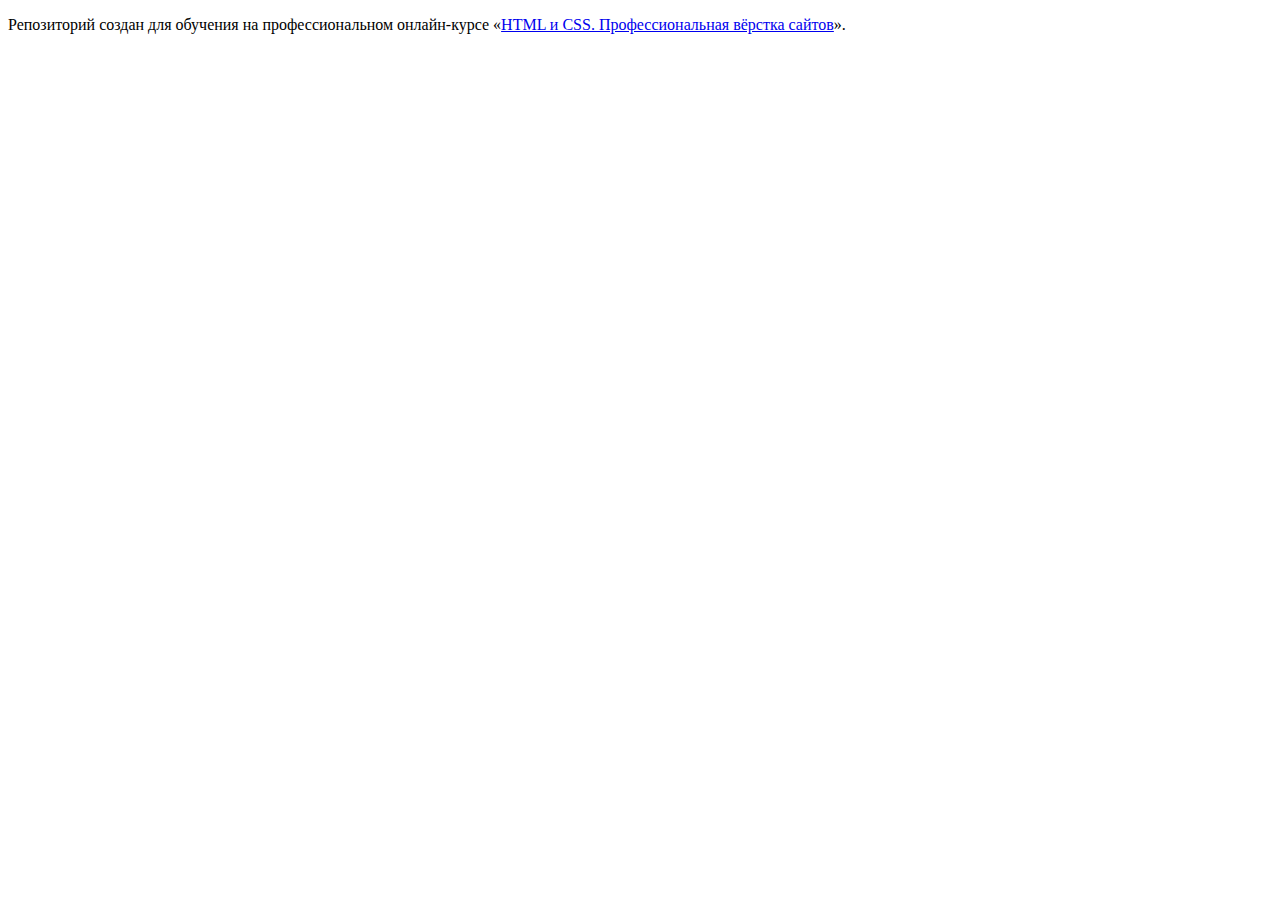
==== index.html @ 242ef526 ":hatching_chick:" ====
<!DOCTYPE html>
<html lang="ru">
  <head>
    <meta charset="utf-8">
    <title>HTML Academy: Девайс</title>
  </head>
  <body>

    <p>Репозиторий создан для обучения на профессиональном онлайн‑курсе «<a href="https://htmlacademy.ru/intensive/htmlcss">HTML и CSS. Профессиональная вёрстка сайтов</a>».</p>

  </body>
</html>
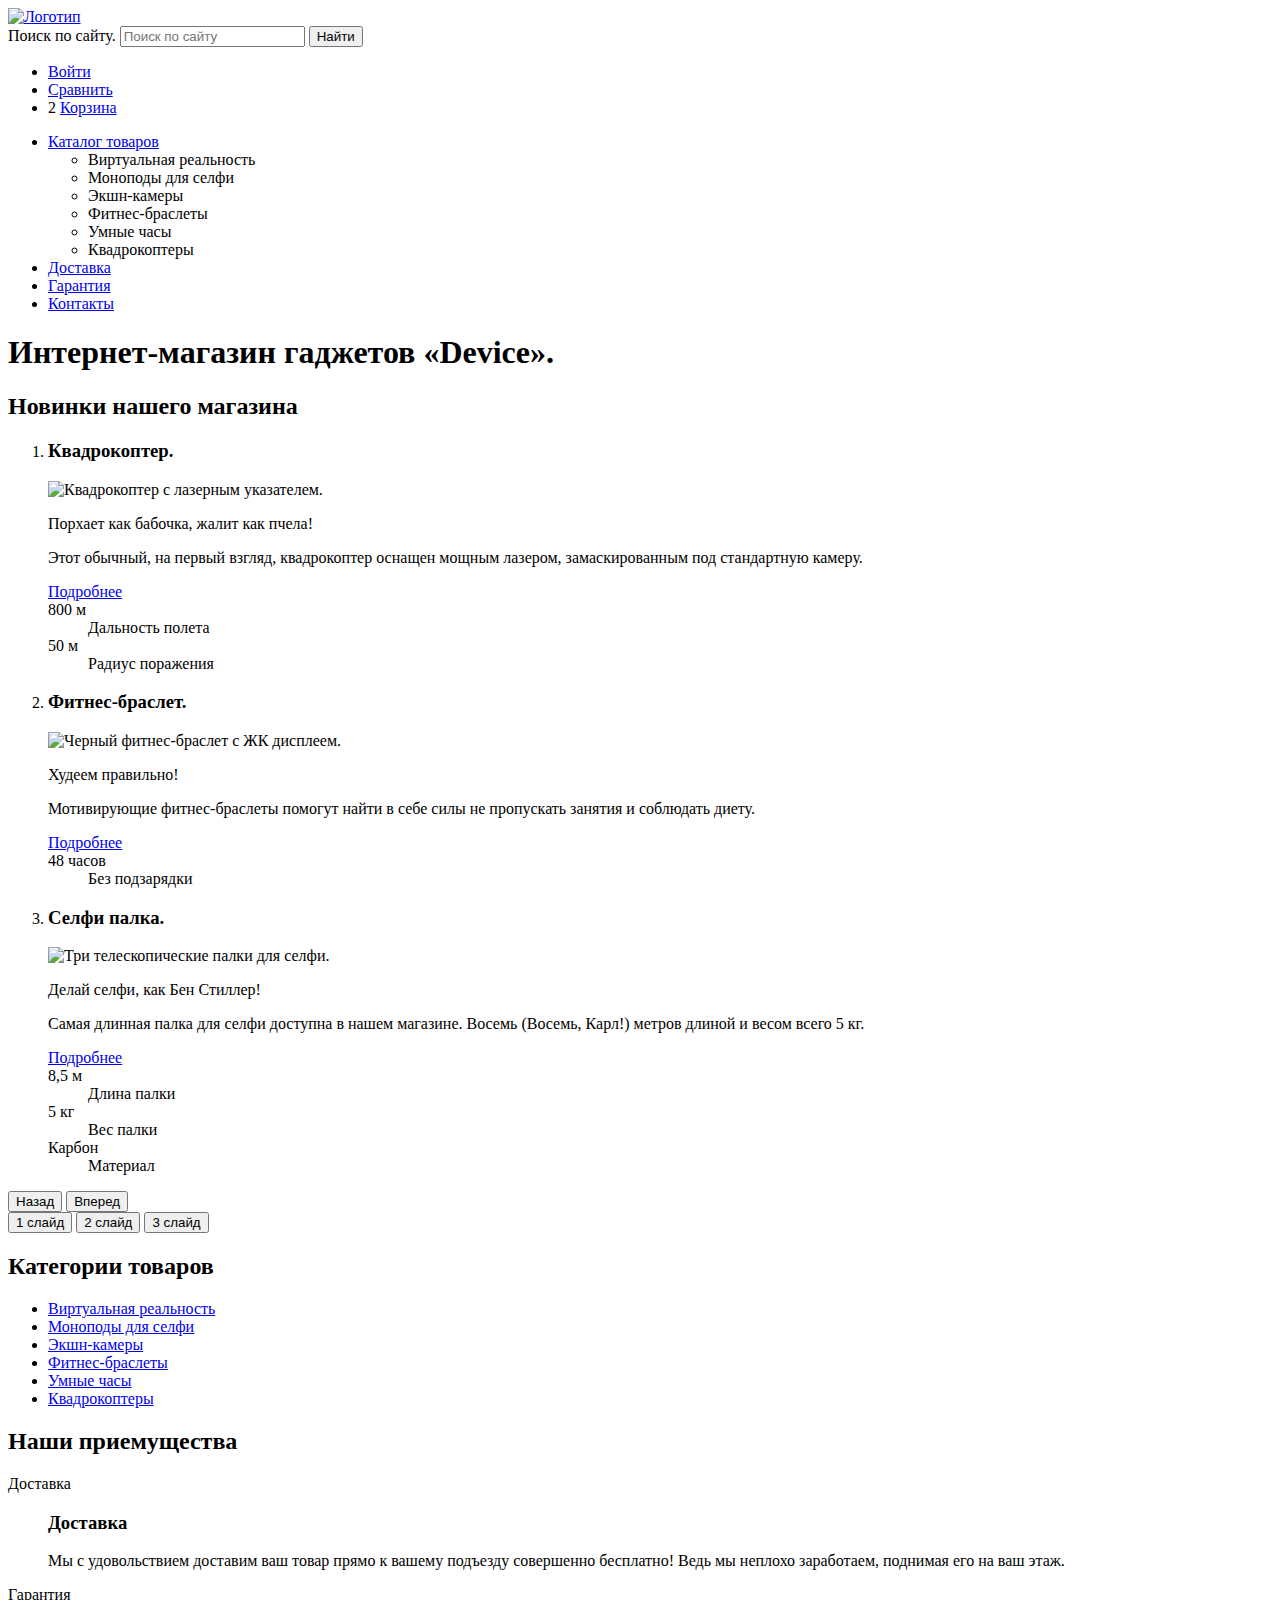
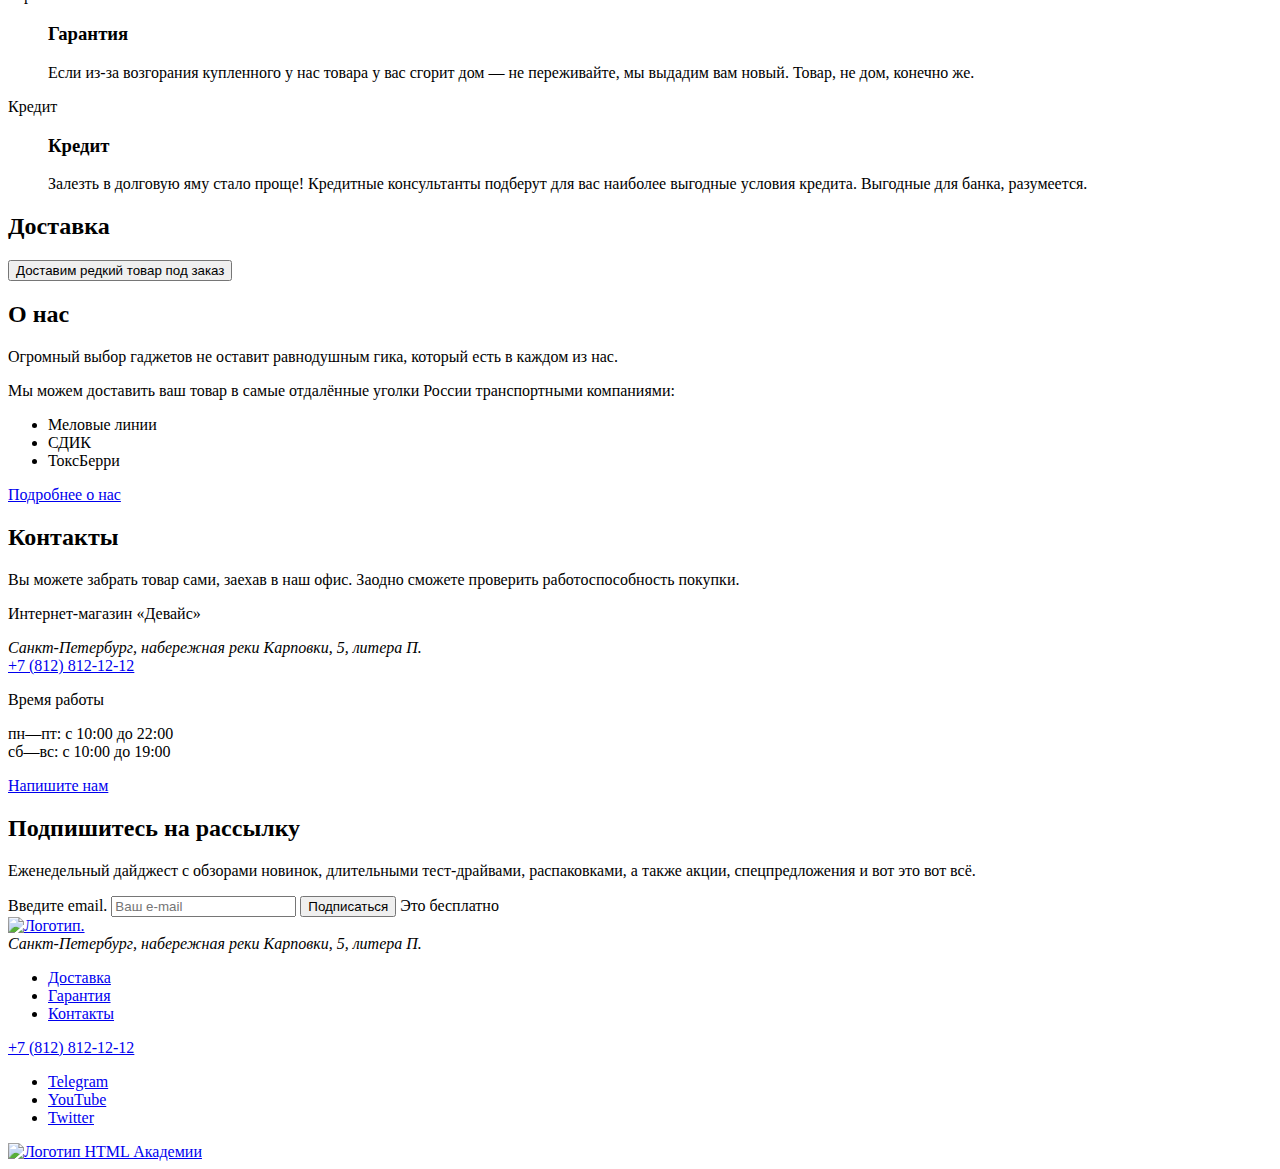
==== commit d07fd282: "Размечена страница index.html" ====
--- a/index.html
+++ b/index.html
@@ -1,12 +1,236 @@
-<!DOCTYPE html>
+<!doctype html>
 <html lang="ru">
-  <head>
-    <meta charset="utf-8">
-    <title>HTML Academy: Девайс</title>
-  </head>
-  <body>
-
-    <p>Репозиторий создан для обучения на профессиональном онлайн‑курсе «<a href="https://htmlacademy.ru/intensive/htmlcss">HTML и CSS. Профессиональная вёрстка сайтов</a>».</p>
-
-  </body>
+<head>
+  <meta charset="UTF-8">
+  <meta name="viewport"
+        content="width=device-width, user-scalable=no, initial-scale=1.0, maximum-scale=1.0, minimum-scale=1.0">
+  <meta http-equiv="X-UA-Compatible" content="ie=edge">
+  <link rel="stylesheet" href="css/styles.css">
+  <title>Интернет-магазин гаджетов &laquo;Device&raquo;</title>
+</head>
+<body class="page">
+  <header class="header">
+    <nav class="main-nav">
+      <a class="logo" href="index.html">
+        <img class="logo__img" src="" alt="Логотип" width="145" height="36">
+      </a>
+      <form class="search" action="https://echo.htmlacademy.ru/courses" method="post">
+        <label class="visually-hidden" for="search">Поиск по сайту.</label>
+        <input class="search__input" id="search" type="search" placeholder="Поиск по сайту">
+        <button class="search__button" type="submit">Найти</button>
+      </form>
+      <ul class="user-nav">
+        <li class="user-nav__item">
+          <a class="user-nav__link" href="#">Войти</a>
+        </li>
+        <li class="user-nav__item">
+          <a class="user-nav__link" href="#">Сравнить</a>
+        </li>
+        <li class="user-nav__item">
+          <span class="user-nav__count">2</span>
+          <a class="user-nav__link" href="#">Корзина</a>
+        </li>
+      </ul>
+      <ul class="site-nav">
+        <li class="site-nav__item">
+          <a class="site-nav__link" href="#">Каталог товаров</a>
+          <ul class="submenu">
+            <li class="submenu__item">
+              <a class="submenu__link">Виртуальная реальность</a>
+            </li>
+            <li class="submenu__item">
+              <a class="submenu__link">Моноподы для cелфи</a>
+            </li>
+            <li class="submenu__item">
+              <a class="submenu__link">Экшн-камеры</a>
+            </li>
+            <li class="submenu__item">
+              <a class="submenu__link">Фитнес-браслеты</a>
+            </li>
+            <li class="submenu__item">
+              <a class="submenu__link">Умные часы</a>
+            </li>
+            <li class="submenu__item">
+              <a class="submenu__link">Квадрокоптеры</a>
+            </li>
+          </ul>
+        </li>
+        <li class="site-nav__item">
+          <a class="site-nav__link" href="#">Доставка</a>
+        </li>
+        <li class="site-nav__item">
+          <a class="site-nav__link" href="#">Гарантия</a>
+        </li>
+        <li class="site-nav__item">
+          <a class="site-nav__link" href="#">Контакты</a>
+        </li>
+      </ul>
+    </nav>
+  </header>
+  <main class="main">
+    <h1 class="visually-hidden">Интернет-магазин гаджетов &laquo;Device&raquo;.</h1>
+    <section class="hero">
+      <h2 class="visually-hidden">Новинки нашего магазина</h2>
+      <ol class="slider">
+        <li class="slider__item">
+          <h3 class="visually-hidden">Квадрокоптер.</h3>
+          <img class="slider__img" src="" alt="Квадрокоптер с лазерным указателем.">
+          <p class="slider__title">Порхает как бабочка, жалит как пчела!</p>
+          <p class="slider__description">Этот обычный, на первый взгляд, квадрокоптер оснащен мощным лазером, замаскированным под стандартную камеру.</p>
+          <a class="slider__button button" href="#">Подробнее</a>
+          <dl class="slider__features-list features-list">
+            <dt class="features-list__value">800 м</dt>
+            <dd class="features-list__definition">Дальность полета</dd>
+            <dt class="features-list__value">50 м</dt>
+            <dd class="features-list__definition">Радиус поражения</dd>
+          </dl>
+        </li>
+        <li class="slider__item">
+          <h3 class="visually-hidden">Фитнес-браслет.</h3>
+          <img class="slider__img" src="" alt="Черный фитнес-браслет с ЖК дисплеем.">
+          <p class="slider__title">Худеем правильно!</p>
+          <p class="slider__description">Мотивирующие фитнес-браслеты помогут найти в себе силы не пропускать занятия и соблюдать диету.</p>
+          <a class="slider__button button" href="#">Подробнее</a>
+          <dl class="slider__features-list features-list">
+            <dt class="features-list__value">48 часов</dt>
+            <dd class="features-list__definition">Без подзарядки</dd>
+          </dl>
+        </li>
+        <li class="slider__item">
+          <h3 class="visually-hidden">Селфи палка.</h3>
+          <img class="slider__img" src="" alt="Три телескопические палки для селфи.">
+          <p class="slider__title">Делай селфи, как Бен Стиллер! </p>
+          <p class="slider__description">Самая длинная палка для селфи доступна в нашем магазине. Восемь (Восемь, Карл!) метров длиной и весом всего 5 кг.</p>
+          <a class="slider__button button" href="#">Подробнее</a>
+          <dl class="slider__features-list features-list">
+            <dt class="features-list__value">8,5 м</dt>
+            <dd class="features-list__definition">Длина палки</dd>
+            <dt class="features-list__value">5 кг</dt>
+            <dd class="features-list__definition">Вес палки</dd>
+            <dt class="features-list__value">Карбон</dt>
+            <dd class="features-list__definition">Материал</dd>
+          </dl>
+        </li>
+      </ol>
+      <button class="slider__arrow slider__arrow--back" type="button"><span class="visually-hidden">Назад</span></button>
+      <button class="slider__arrow slider__arrow--forward" type="button"><span class="visually-hidden">Вперед</span></button>
+      <div class="slider__dots dots">
+        <button class="dots__item dots__item--current"><span class="visually-hidden">1 слайд</span></button>
+        <button class="dots__item"><span class="visually-hidden">2 слайд</span></button>
+        <button class="dots__item"><span class="visually-hidden">3 слайд</span></button>
+      </div>
+    </section>
+    <section class="categories">
+      <h2 class="visually-hidden">Категории товаров</h2>
+      <ul class="categories__list">
+        <li class="categories__item">
+          <a class="categories__link" href="#">Виртуальная реальность</a>
+        </li>
+        <li class="categories__item">
+          <a class="categories__link" href="#">Моноподы для селфи</a>
+        </li>
+        <li class="categories__item">
+          <a class="categories__link" href="#">Экшн-камеры</a>
+        </li>
+        <li class="categories__item">
+          <a class="categories__link" href="#">Фитнес-браслеты</a>
+        </li>
+        <li class="categories__item">
+          <a class="categories__link" href="#">Умные часы</a>
+        </li>
+        <li class="categories__item">
+          <a class="categories__link" href="#">Квадрокоптеры</a>
+        </li>
+      </ul>
+    </section>
+    <section class="services">
+      <h2 class="visually-hidden">Наши приемущества</h2>
+      <dl class="services__list">
+        <dt class="services__term">Доставка</dt>
+        <dd class="services__definition">
+          <h3 class="services__title">Доставка</h3>
+          <p class="services__description">Мы с удовольствием доставим ваш товар прямо к вашему подъезду совершенно бесплатно! Ведь мы неплохо заработаем, поднимая его на ваш этаж.</p>
+        </dd>
+        <dt class="services__term">Гарантия</dt>
+        <dd class="services__definition">
+          <h3 class="services__title">Гарантия</h3>
+          <p class="services__description">Если из-за возгорания купленного у нас товара у вас сгорит дом — не переживайте, мы выдадим вам новый. Товар, не дом, конечно же.</p>
+        </dd>
+        <dt class="services__term">Кредит</dt>
+        <dd class="services__definition">
+          <h3 class="services__title">Кредит</h3>
+          <p class="services__description">Залезть в долговую яму стало проще! Кредитные консультанты подберут для вас наиболее выгодные условия кредита. Выгодные для банка, разумеется.</p>
+        </dd>
+      </dl>
+    </section>
+    <section class="delivery">
+      <h2 class="visually-hidden">Доставка</h2>
+      <button class="delivery__button">Доставим редкий товар под заказ</button>
+    </section>
+    <section class="about">
+      <h2 class="about__title">О нас</h2>
+      <p class="about__text">Огромный выбор гаджетов не оставит равнодушным гика, который есть в каждом из нас.</p>
+      <p class="about__text">Мы можем доставить ваш товар в самые отдалённые уголки России транспортными компаниями:</p>
+      <ul class="about__list">
+        <li class="about__item">Меловые линии</li>
+        <li class="about__item">СДИК</li>
+        <li class="about__item">ТоксБерри</li>
+      </ul>
+      <a class="about__button button" href="#">Подробнее о нас</a>
+    </section>
+    <section class="contacts">
+      <h2 class="contacts__title">Контакты</h2>
+      <p class="contacts__text">Вы можете забрать товар сами, заехав в наш офис. Заодно сможете проверить работоспособность покупки.</p>
+      <p class="contacts__subtitle">Интернет-магазин «Девайс»</p>
+      <address class="contacts__text">Санкт-Петербург, набережная реки Карповки, 5, литера П.</address>
+      <a class="contacts__text contacts__text--phone" href="tel:+78128121212">+7 (812) 812-12-12</a>
+      <p class="contacts__subtitle">Время работы</p>
+      <p class="contacts__text">пн—пт: с 10:00 до 22:00<br>сб—вс: с 10:00 до 19:00</p>
+      <a class="contacts__button button" href="mailto:info@device.shop">Напишите нам</a>
+    </section>
+    <section class="subscribe">
+      <h2 class="subscribe__title">Подпишитесь на рассылку</h2>
+      <p class="subscribe__description">Еженедельный дайджест с обзорами новинок, длительными тест-драйвами, распаковками, а также акции, спецпредложения и вот это вот всё.</p>
+      <form class="subscribe__form" action="https://echo.htmlacademy.ru/courses" method="post">
+        <label class="visually-hidden" for="subscriber-email">Введите email.</label>
+        <input class="subscribe__input" id="subscriber-email" type="email" placeholder="Ваш e-mail" required>
+        <button class="subscribe__button" type="submit">Подписаться</button>
+        <span class="subscribe__caption">Это бесплатно</span>
+      </form>
+    </section>
+  </main>
+  <footer class="footer">
+    <a class="logo" href="index.html">
+      <img class="logo__img logo__img--footer" src="" alt="Логотип.">
+    </a>
+    <address class="footer__address">Санкт-Петербург, набережная реки Карповки, 5, литера П.</address>
+    <ul class="footer-nav">
+      <li class="footer-nav__item">
+        <a class="footer-nav__link" href="#">Доставка</a>
+      </li>
+      <li class="footer-nav__item">
+        <a class="footer-nav__link" href="#">Гарантия</a>
+      </li>
+      <li class="footer-nav__item">
+        <a class="footer-nav__link" href="#">Контакты</a>
+      </li>
+    </ul>
+    <a class="footer__phone" href="tel:+78128121212">+7 (812) 812-12-12</a>
+    <span class="separator"></span>
+    <ul class="social">
+      <li class="social__item">
+        <a class="social__link" href="https://t.me/htmlacademy" target="_blank"><span class="visually-hidden">Telegram</span></a>
+      </li>
+      <li class="social__item">
+        <a class="social__link" href="https://www.youtube.com/user/htmlacademyru" target="_blank"><span class="visually-hidden">YouTube</span></a>
+      </li>
+      <li class="social__item">
+        <a class="social__link" href="https://twitter.com/htmlacademy_ru" target="_blank"><span class="visually-hidden">Twitter</span></a>
+      </li>
+    </ul>
+    <a class="copyright" href="https://htmlacademy.ru/" target="_blank">
+      <img class="copyright__img" src="" alt="Логотип HTML Академии">
+    </a>
+  </footer>
+</body>
 </html>
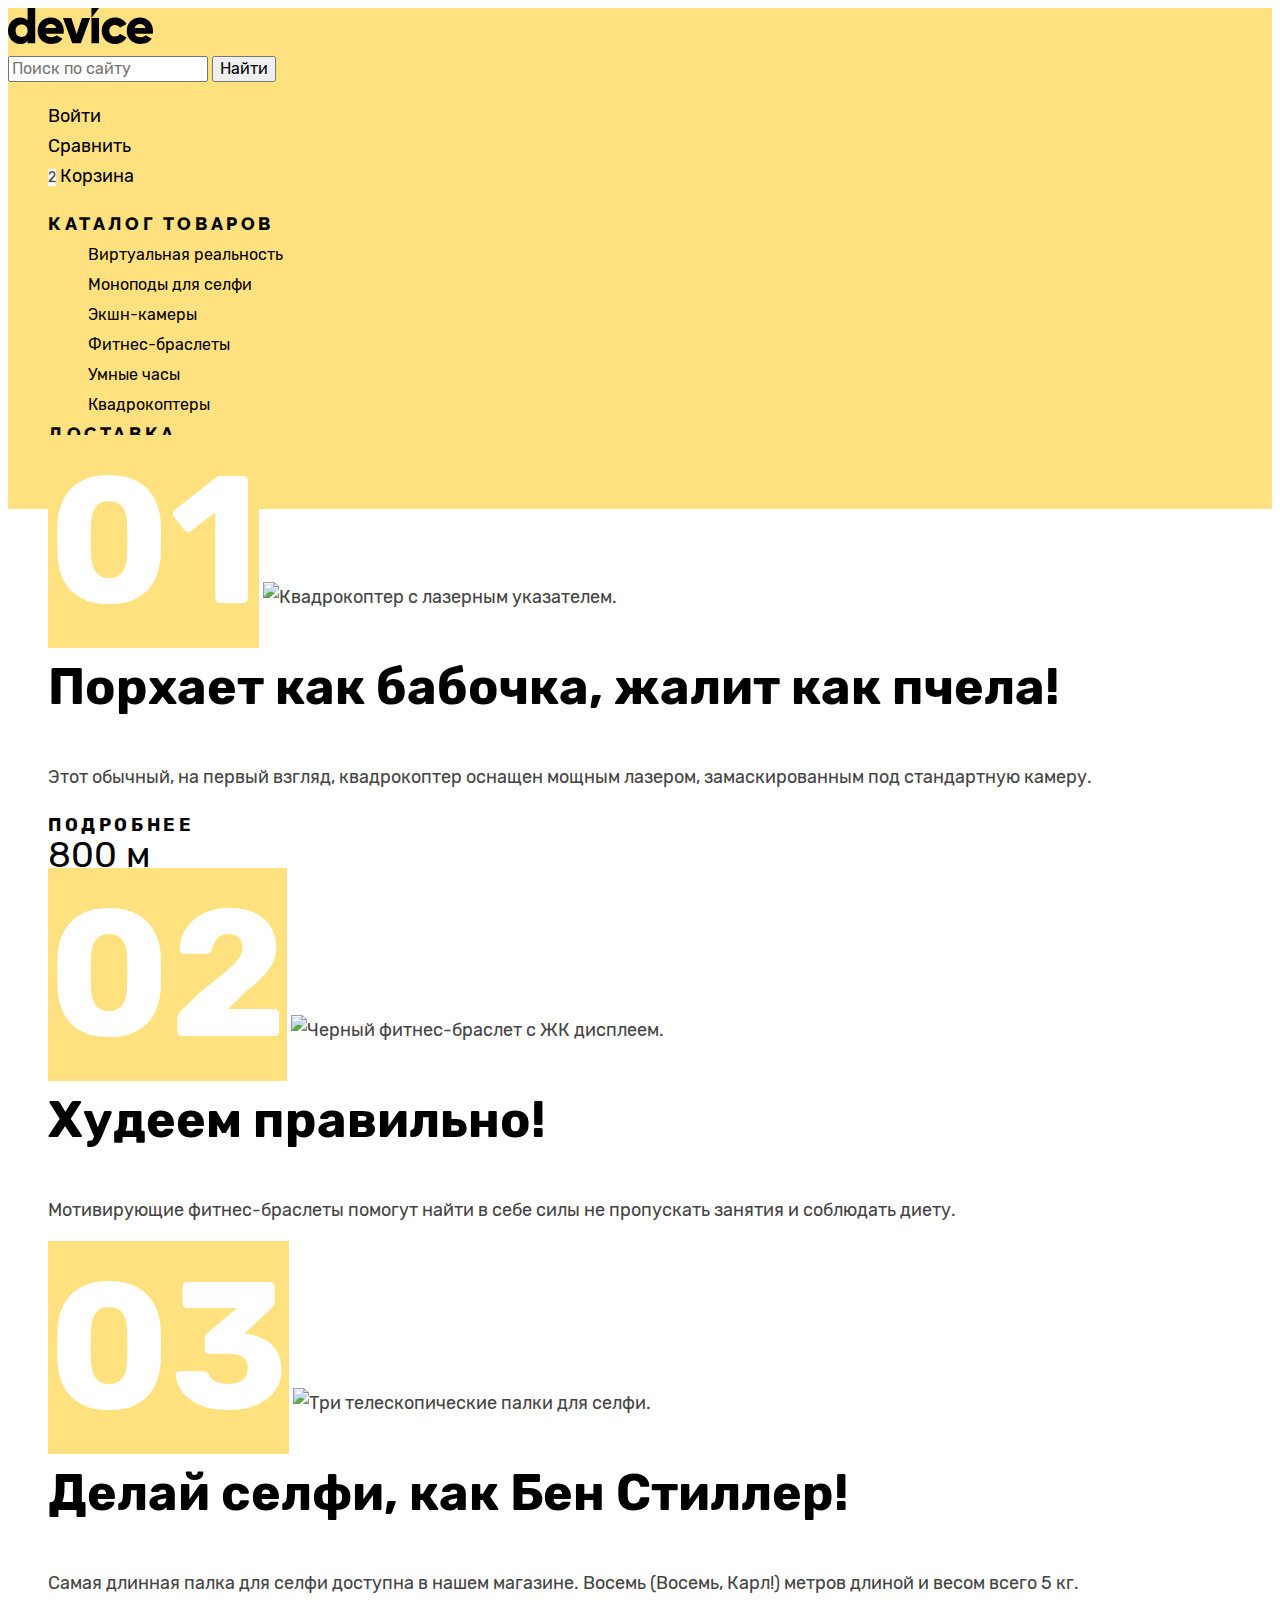
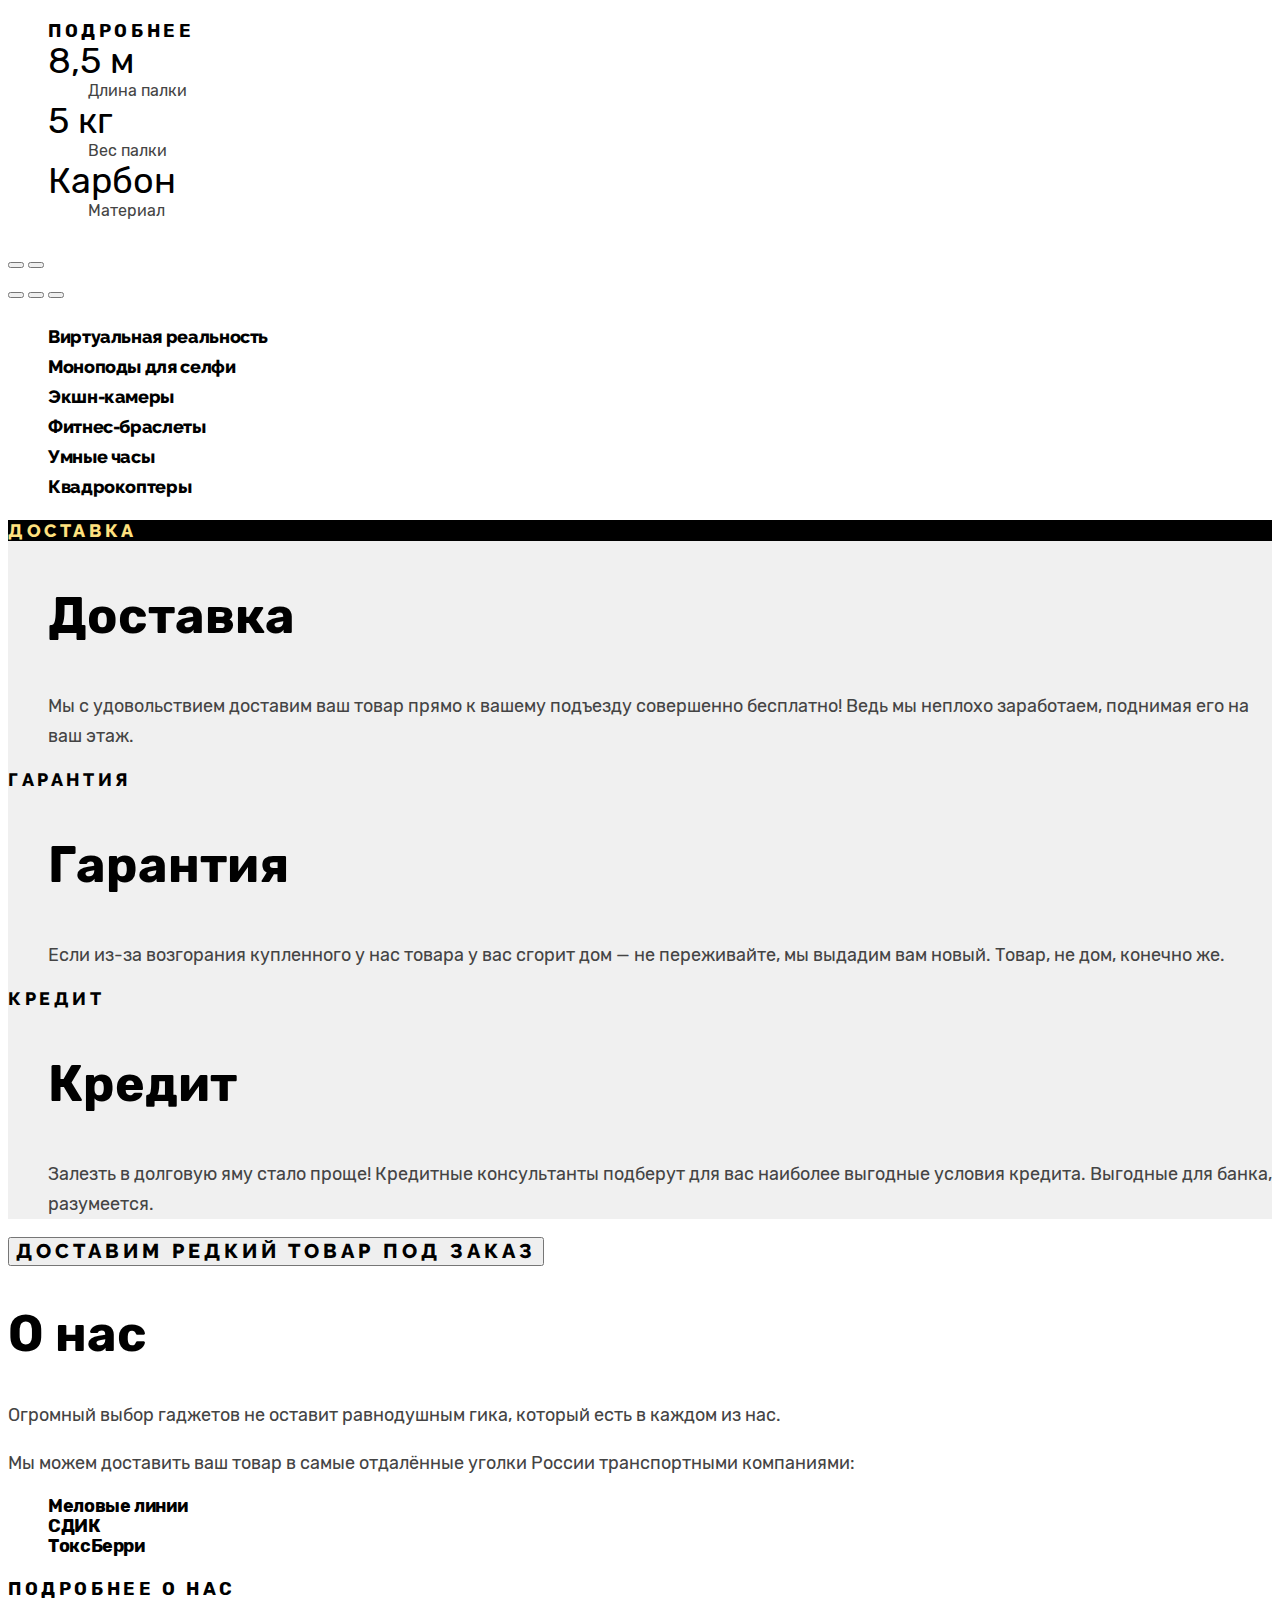
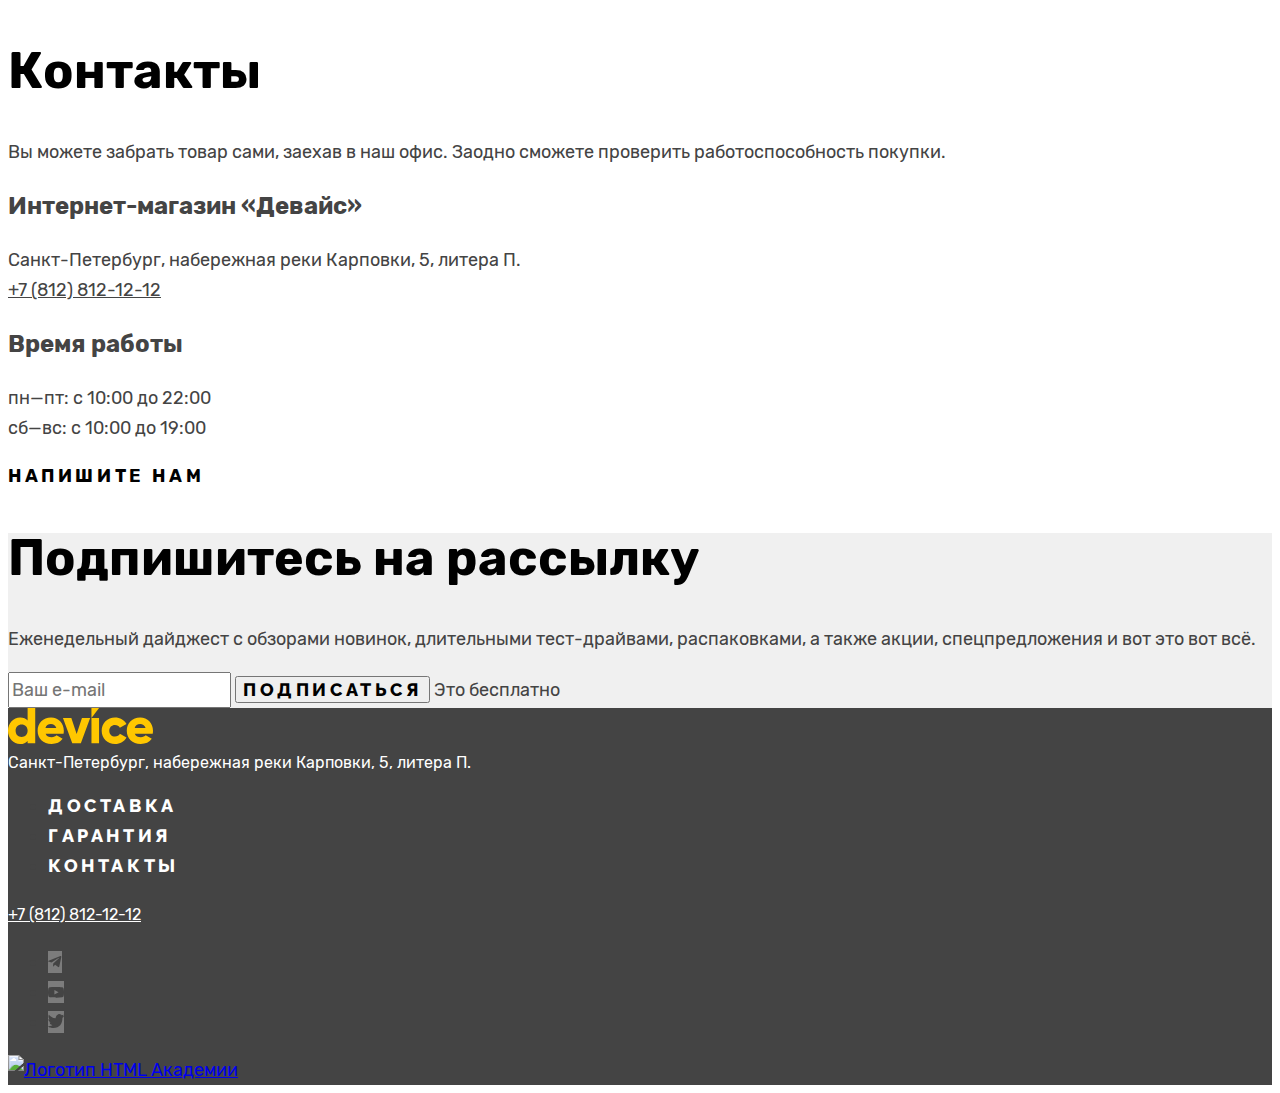
==== commit 56c9ee8d: "Сделана базовая стилизация" ====
--- a/index.html
+++ b/index.html
@@ -2,8 +2,7 @@
 <html lang="ru">
 <head>
   <meta charset="UTF-8">
-  <meta name="viewport"
-        content="width=device-width, user-scalable=no, initial-scale=1.0, maximum-scale=1.0, minimum-scale=1.0">
+  <meta name="viewport" content="width=device-width, initial-scale=1">
   <meta http-equiv="X-UA-Compatible" content="ie=edge">
   <link rel="stylesheet" href="css/styles.css">
   <title>Интернет-магазин гаджетов &laquo;Device&raquo;</title>
@@ -12,7 +11,10 @@
   <header class="header">
     <nav class="main-nav">
       <a class="logo" href="index.html">
-        <img class="logo__img" src="" alt="Логотип" width="145" height="36">
+        <svg class="logo__img" role="img" width="145" height="36" viewBox="0 0 145 36" fill="#000000" xmlns="http://www.w3.org/2000/svg" aria-label="Логотип.">
+          <path d="M27.22 0v35.3h-7.6v-2.4c-1.7 1.9-4.1 3.1-7.51 3.1C5.5 36 0 30.2 0 22.7 0 15.2 5.5 9.4 12.1 9.4c3.41 0 5.91 1.2 7.51 3.1V0h7.6Zm-7.6 22.7c0-3.8-2.5-6.2-6.01-6.2-3.5 0-6 2.4-6 6.2 0 3.8 2.5 6.2 6 6.2 3.5-.1 6-2.4 6-6.2ZM43.73 29.2c2.1 0 3.8-.8 4.8-1.9l6.1 3.5c-2.5 3.4-6.2 5.2-11 5.2-8.6 0-14.01-5.8-14.01-13.3 0-7.5 5.4-13.3 13.4-13.3 7.41 0 12.82 5.7 12.82 13.3 0 1.1-.1 2.1-.3 3H37.63c1 2.6 3.3 3.5 6.1 3.5Zm4.6-9.1c-.8-2.9-3.1-4-5.4-4-2.9 0-4.8 1.4-5.5 4h10.9ZM82.16 10.1l-9.31 25.2h-8.6l-9.31-25.2h8.4l5.3 16 5.31-16h8.2ZM83.46 10.1h7.6v25.2h-7.6V10.1ZM93.67 22.7c0-7.5 5.7-13.3 13.4-13.3 4.9 0 9.21 2.6 11.41 6.5l-6.6 3.8c-.9-1.8-2.7-2.8-4.9-2.8-3.3 0-5.71 2.4-5.71 5.8 0 3.5 2.4 5.8 5.7 5.8 2.2 0 4.1-1.1 4.9-2.8l6.61 3.8c-2.1 3.9-6.4 6.5-11.4 6.5-7.71 0-13.41-5.8-13.41-13.3ZM132.9 29.2c2.1 0 3.8-.8 4.8-1.9l6.1 3.5c-2.5 3.4-6.2 5.2-11 5.2-8.61 0-14.02-5.8-14.02-13.3 0-7.5 5.5-13.3 13.41-13.3 7.4 0 12.81 5.7 12.81 13.3 0 1.1-.1 2.1-.3 3h-17.91c1 2.6 3.3 3.5 6.1 3.5Zm4.7-9.1c-.8-2.9-3.1-4-5.4-4-2.91 0-4.81 1.4-5.51 4h10.9Z" fill="#000"/>
+          <path d="M83.46 0v10.1L91.06 0h-7.6Z"/>
+        </svg>
       </a>
       <form class="search" action="https://echo.htmlacademy.ru/courses" method="post">
         <label class="visually-hidden" for="search">Поиск по сайту.</label>
@@ -33,25 +35,25 @@
       </ul>
       <ul class="site-nav">
         <li class="site-nav__item">
-          <a class="site-nav__link" href="#">Каталог товаров</a>
+          <a class="site-nav__link" href="catalog.html">Каталог товаров</a>
           <ul class="submenu">
             <li class="submenu__item">
-              <a class="submenu__link">Виртуальная реальность</a>
-            </li>
-            <li class="submenu__item">
-              <a class="submenu__link">Моноподы для cелфи</a>
-            </li>
-            <li class="submenu__item">
-              <a class="submenu__link">Экшн-камеры</a>
-            </li>
-            <li class="submenu__item">
-              <a class="submenu__link">Фитнес-браслеты</a>
-            </li>
-            <li class="submenu__item">
-              <a class="submenu__link">Умные часы</a>
-            </li>
-            <li class="submenu__item">
-              <a class="submenu__link">Квадрокоптеры</a>
+              <a class="submenu__link" href="#">Виртуальная реальность</a>
+            </li>
+            <li class="submenu__item">
+              <a class="submenu__link" href="#">Моноподы для cелфи</a>
+            </li>
+            <li class="submenu__item">
+              <a class="submenu__link" href="#">Экшн-камеры</a>
+            </li>
+            <li class="submenu__item">
+              <a class="submenu__link" href="#">Фитнес-браслеты</a>
+            </li>
+            <li class="submenu__item">
+              <a class="submenu__link" href="#">Умные часы</a>
+            </li>
+            <li class="submenu__item">
+              <a class="submenu__link" href="#">Квадрокоптеры</a>
             </li>
           </ul>
         </li>
@@ -74,8 +76,8 @@
       <ol class="slider">
         <li class="slider__item">
           <h3 class="visually-hidden">Квадрокоптер.</h3>
-          <img class="slider__img" src="" alt="Квадрокоптер с лазерным указателем.">
-          <p class="slider__title">Порхает как бабочка, жалит как пчела!</p>
+          <img class="slider__img" src="image/content/quadrocopter.png" width="560" height="560" alt="Квадрокоптер с лазерным указателем.">
+          <p class="slider__title main-title">Порхает как бабочка, жалит как пчела!</p>
           <p class="slider__description">Этот обычный, на первый взгляд, квадрокоптер оснащен мощным лазером, замаскированным под стандартную камеру.</p>
           <a class="slider__button button" href="#">Подробнее</a>
           <dl class="slider__features-list features-list">
@@ -87,8 +89,8 @@
         </li>
         <li class="slider__item">
           <h3 class="visually-hidden">Фитнес-браслет.</h3>
-          <img class="slider__img" src="" alt="Черный фитнес-браслет с ЖК дисплеем.">
-          <p class="slider__title">Худеем правильно!</p>
+          <img class="slider__img" src="image/content/watch.png" width="560" height="560" alt="Черный фитнес-браслет с ЖК дисплеем.">
+          <p class="slider__title main-title">Худеем правильно!</p>
           <p class="slider__description">Мотивирующие фитнес-браслеты помогут найти в себе силы не пропускать занятия и соблюдать диету.</p>
           <a class="slider__button button" href="#">Подробнее</a>
           <dl class="slider__features-list features-list">
@@ -98,8 +100,8 @@
         </li>
         <li class="slider__item">
           <h3 class="visually-hidden">Селфи палка.</h3>
-          <img class="slider__img" src="" alt="Три телескопические палки для селфи.">
-          <p class="slider__title">Делай селфи, как Бен Стиллер! </p>
+          <img class="slider__img" src="image/content/monopods.png" width="560" height="560" alt="Три телескопические палки для селфи.">
+          <p class="slider__title main-title">Делай селфи, как Бен Стиллер! </p>
           <p class="slider__description">Самая длинная палка для селфи доступна в нашем магазине. Восемь (Восемь, Карл!) метров длиной и весом всего 5 кг.</p>
           <a class="slider__button button" href="#">Подробнее</a>
           <dl class="slider__features-list features-list">
@@ -144,21 +146,21 @@
       </ul>
     </section>
     <section class="services">
-      <h2 class="visually-hidden">Наши приемущества</h2>
+      <h2 class="visually-hidden">Сервисы</h2>
       <dl class="services__list">
-        <dt class="services__term">Доставка</dt>
+        <dt class="services__term services__term--current">Доставка</dt>
         <dd class="services__definition">
-          <h3 class="services__title">Доставка</h3>
+          <h3 class="services__title main-title">Доставка</h3>
           <p class="services__description">Мы с удовольствием доставим ваш товар прямо к вашему подъезду совершенно бесплатно! Ведь мы неплохо заработаем, поднимая его на ваш этаж.</p>
         </dd>
         <dt class="services__term">Гарантия</dt>
         <dd class="services__definition">
-          <h3 class="services__title">Гарантия</h3>
+          <h3 class="services__title main-title">Гарантия</h3>
           <p class="services__description">Если из-за возгорания купленного у нас товара у вас сгорит дом — не переживайте, мы выдадим вам новый. Товар, не дом, конечно же.</p>
         </dd>
         <dt class="services__term">Кредит</dt>
         <dd class="services__definition">
-          <h3 class="services__title">Кредит</h3>
+          <h3 class="services__title main-title">Кредит</h3>
           <p class="services__description">Залезть в долговую яму стало проще! Кредитные консультанты подберут для вас наиболее выгодные условия кредита. Выгодные для банка, разумеется.</p>
         </dd>
       </dl>
@@ -168,7 +170,7 @@
       <button class="delivery__button">Доставим редкий товар под заказ</button>
     </section>
     <section class="about">
-      <h2 class="about__title">О нас</h2>
+      <h2 class="about__title main-title">О нас</h2>
       <p class="about__text">Огромный выбор гаджетов не оставит равнодушным гика, который есть в каждом из нас.</p>
       <p class="about__text">Мы можем доставить ваш товар в самые отдалённые уголки России транспортными компаниями:</p>
       <ul class="about__list">
@@ -179,7 +181,7 @@
       <a class="about__button button" href="#">Подробнее о нас</a>
     </section>
     <section class="contacts">
-      <h2 class="contacts__title">Контакты</h2>
+      <h2 class="contacts__title main-title">Контакты</h2>
       <p class="contacts__text">Вы можете забрать товар сами, заехав в наш офис. Заодно сможете проверить работоспособность покупки.</p>
       <p class="contacts__subtitle">Интернет-магазин «Девайс»</p>
       <address class="contacts__text">Санкт-Петербург, набережная реки Карповки, 5, литера П.</address>
@@ -189,7 +191,7 @@
       <a class="contacts__button button" href="mailto:info@device.shop">Напишите нам</a>
     </section>
     <section class="subscribe">
-      <h2 class="subscribe__title">Подпишитесь на рассылку</h2>
+      <h2 class="subscribe__title main-title">Подпишитесь на рассылку</h2>
       <p class="subscribe__description">Еженедельный дайджест с обзорами новинок, длительными тест-драйвами, распаковками, а также акции, спецпредложения и вот это вот всё.</p>
       <form class="subscribe__form" action="https://echo.htmlacademy.ru/courses" method="post">
         <label class="visually-hidden" for="subscriber-email">Введите email.</label>
@@ -201,7 +203,10 @@
   </main>
   <footer class="footer">
     <a class="logo" href="index.html">
-      <img class="logo__img logo__img--footer" src="" alt="Логотип.">
+      <svg class="logo__img" role="img" width="145" height="36" viewBox="0 0 145 36" fill="#FFC700" xmlns="http://www.w3.org/2000/svg" aria-label="Логотип.">
+        <path d="M27.22 0v35.3h-7.6v-2.4c-1.7 1.9-4.1 3.1-7.51 3.1C5.5 36 0 30.2 0 22.7 0 15.2 5.5 9.4 12.1 9.4c3.41 0 5.91 1.2 7.51 3.1V0h7.6Zm-7.6 22.7c0-3.8-2.5-6.2-6.01-6.2-3.5 0-6 2.4-6 6.2 0 3.8 2.5 6.2 6 6.2 3.5-.1 6-2.4 6-6.2ZM43.73 29.2c2.1 0 3.8-.8 4.8-1.9l6.1 3.5c-2.5 3.4-6.2 5.2-11 5.2-8.6 0-14.01-5.8-14.01-13.3 0-7.5 5.4-13.3 13.4-13.3 7.41 0 12.82 5.7 12.82 13.3 0 1.1-.1 2.1-.3 3H37.63c1 2.6 3.3 3.5 6.1 3.5Zm4.6-9.1c-.8-2.9-3.1-4-5.4-4-2.9 0-4.8 1.4-5.5 4h10.9ZM82.16 10.1l-9.31 25.2h-8.6l-9.31-25.2h8.4l5.3 16 5.31-16h8.2ZM83.46 10.1h7.6v25.2h-7.6V10.1ZM93.67 22.7c0-7.5 5.7-13.3 13.4-13.3 4.9 0 9.21 2.6 11.41 6.5l-6.6 3.8c-.9-1.8-2.7-2.8-4.9-2.8-3.3 0-5.71 2.4-5.71 5.8 0 3.5 2.4 5.8 5.7 5.8 2.2 0 4.1-1.1 4.9-2.8l6.61 3.8c-2.1 3.9-6.4 6.5-11.4 6.5-7.71 0-13.41-5.8-13.41-13.3ZM132.9 29.2c2.1 0 3.8-.8 4.8-1.9l6.1 3.5c-2.5 3.4-6.2 5.2-11 5.2-8.61 0-14.02-5.8-14.02-13.3 0-7.5 5.5-13.3 13.41-13.3 7.4 0 12.81 5.7 12.81 13.3 0 1.1-.1 2.1-.3 3h-17.91c1 2.6 3.3 3.5 6.1 3.5Zm4.7-9.1c-.8-2.9-3.1-4-5.4-4-2.91 0-4.81 1.4-5.51 4h10.9Z"/>
+        <path d="M83.46 0v10.1L91.06 0h-7.6Z"/>
+      </svg>
     </a>
     <address class="footer__address">Санкт-Петербург, набережная реки Карповки, 5, литера П.</address>
     <ul class="footer-nav">
@@ -219,17 +224,32 @@
     <span class="separator"></span>
     <ul class="social">
       <li class="social__item">
-        <a class="social__link" href="https://t.me/htmlacademy" target="_blank"><span class="visually-hidden">Telegram</span></a>
+        <a class="social__link" href="https://t.me/htmlacademy" target="_blank">
+          <svg width="14" height="12" viewBox="0 0 14 12" fill="currentcolor" xmlns="http://www.w3.org/2000/svg">
+            <path d="M12.44.07.62 4.63c-.8.33-.8.78-.14.98l3.03.94 7.02-4.43c.33-.2.64-.09.39.13l-5.7 5.13-.2 3.13c.3 0 .44-.14.61-.3l1.48-1.44 3.06 2.27c.57.31.97.15 1.12-.53l2-9.48c.21-.83-.3-1.2-.85-.96Z"/>
+          </svg>
+          <span class="visually-hidden">Telegram</span>
+        </a>
       </li>
       <li class="social__item">
-        <a class="social__link" href="https://www.youtube.com/user/htmlacademyru" target="_blank"><span class="visually-hidden">YouTube</span></a>
+        <a class="social__link" href="https://www.youtube.com/user/htmlacademyru" target="_blank">
+          <svg width="16" height="11" viewBox="0 0 16 11" fill="currentcolor" xmlns="http://www.w3.org/2000/svg">
+            <path d="M15.67 1.67c-.1-.32-.27-.61-.51-.84-.25-.24-.56-.41-.9-.5C13.01 0 8 0 8 0 5.9-.02 3.8.08 1.74.32 1.4.4 1.1.58.84.82c-.24.24-.42.53-.51.85A19.4 19.4 0 0 0 0 5.34C0 6.56.1 7.79.33 9c.09.32.27.61.51.85.25.23.56.4.9.5 1.27.32 6.26.32 6.26.32 2.09.02 4.18-.08 6.26-.31.34-.09.65-.26.9-.5.24-.23.42-.52.5-.84.24-1.21.35-2.44.34-3.67.02-1.23-.1-2.46-.33-3.68ZM6.4 7.62V3.05l4.18 2.29L6.4 7.62Z"/>
+          </svg>
+          <span class="visually-hidden">YouTube</span>
+        </a>
       </li>
       <li class="social__item">
-        <a class="social__link" href="https://twitter.com/htmlacademy_ru" target="_blank"><span class="visually-hidden">Twitter</span></a>
+        <a class="social__link" href="https://twitter.com/htmlacademy_ru" target="_blank">
+          <svg width="16" height="14" viewBox="0 0 16 14" fill="currentcolor" xmlns="http://www.w3.org/2000/svg">
+            <path d="M10.35.15c1.6-.5 2.77.3 3.41 1.1.53-.2 1.17-.4 1.81-.6a2 2 0 0 1-.85 1.6c.75.2 1.28-.4 1.28-.4-.1.9-.96 1.7-1.5 1.89-.2 6.27-2.98 10.36-9.49 10.26H4.6c-.32 0-3.95-.4-4.59-1.8 2.13.2 3.63-.4 4.37-1.09-.85-.3-2.56-.4-2.77-2.79.32.2.53.3 1.17.2C1.6 7.72.32 7.02.43 5.03c.32.3.96.5 1.28.4C1.07 5.23-.21 2.35.85.85c1.71 1.7 3.52 3.39 6.72 3.49C7.8 2.24 8.64.85 10.35.15Z"/>
+          </svg>
+          <span class="visually-hidden">Twitter</span>
+        </a>
       </li>
     </ul>
     <a class="copyright" href="https://htmlacademy.ru/" target="_blank">
-      <img class="copyright__img" src="" alt="Логотип HTML Академии">
+      <img class="copyright__img" src="image/content/logo-htmlacademy.svg" width="115" height="33" alt="Логотип HTML Академии">
     </a>
   </footer>
 </body>
--- a/css/styles.css
+++ b/css/styles.css
@@ -0,0 +1,460 @@
+@font-face {
+  font-family: "Rubik";
+  font-style: normal;
+  font-weight: 400;
+  src: url("../fonts/rubik/rubik-400.woff2") format("woff2");
+  font-display: swap;
+}
+
+@font-face {
+  font-family: "Rubik";
+  font-style: normal;
+  font-weight: 700;
+  src: url("../fonts/rubik/rubik-700.woff2") format("woff2");
+  font-display: swap;
+}
+
+@font-face {
+  font-family: "Raleway";
+  font-style: normal;
+  font-weight: 800;
+  src: url("../fonts/raleway/raleway-800.woff2") format("woff2");
+  font-display: swap;
+}
+
+.visually-hidden {
+  position: absolute;
+  width: 1px;
+  height: 1px;
+  margin: -1px;
+  border: 0;
+  padding: 0;
+  white-space: nowrap;
+  clip-path: inset(100%);
+  clip: rect(0 0 0 0);
+  overflow: hidden;
+}
+
+.page {
+  font-family: Rubik, Arial, sans-serif;
+  font-weight: 400;
+  font-style: normal;
+  font-size: 18px;
+  line-height: 30px;
+  color: #444444;
+}
+
+/*typography*/
+
+.main-title {
+  font-weight: 800;
+  font-size: 50px;
+  line-height: 50px;
+  color: #000000;
+}
+
+/*buttons*/
+
+.button {
+  font-family: inherit;
+  font-style: normal;
+  font-weight: 800;
+  font-size: 18px;
+  line-height: 21px;
+  letter-spacing: 0.2em;
+  text-transform: uppercase;
+  text-decoration: none;
+  color: #000000;
+}
+
+/*HEADER*/
+
+.header {
+  background: #ffe17f;
+}
+
+/*search*/
+
+.search__input {
+  font-family: inherit;
+  font-size: 16px;
+  font-weight: 400;
+  line-height: 20px;
+}
+
+.search__button {
+  font-family: inherit;
+  font-size: 16px;
+  font-weight: 400;
+  line-height: 20px;
+  color: #000000;
+}
+
+/*user-nav*/
+
+.user-nav {
+  list-style-type: none;
+}
+
+.user-nav__link {
+  color: #000000;
+  text-decoration: none;
+}
+
+.user-nav__link--logined {
+  opacity: 0.3;
+}
+
+.user-nav__count {
+  font-size: 14px;
+  font-weight: 400;
+  line-height: 17px;
+  background-color: #ffffff;
+}
+
+/*site-nav*/
+
+.site-nav {
+  list-style-type: none;
+}
+
+.site-nav__link {
+  font-family: 'Raleway', Verdana, sans-serif;
+  font-style: normal;
+  font-weight: 800;
+  font-size: 18px;
+  line-height: 21px;
+  letter-spacing: 0.2em;
+  text-transform: uppercase;
+  color: #000000;
+  text-decoration: none;
+}
+
+/*submenu*/
+
+.submenu {
+  list-style-type: none;
+}
+
+.submenu__link {
+  font-size: 16px;
+  font-weight: 400;
+  line-height: 18px;
+  color: #000000;
+  text-decoration: none;
+}
+
+/*FOOTER*/
+
+.footer {
+  background: #444444;
+}
+
+.footer__address {
+  font-size: 16px;
+  line-height: 20px;
+  color: #ffffff;
+  font-style: normal;
+}
+
+.footer-nav__link {
+  font-family: 'Raleway', Verdana, sans-serif;
+  font-weight: 800;
+  font-size: 18px;
+  line-height: 21px;
+  letter-spacing: 0.2em;
+  text-transform: uppercase;
+  color: #ffffff;
+  text-decoration: none;
+}
+
+.footer__phone {
+  font-weight: 400;
+  font-size: 16px;
+  line-height: 20px;
+  color: #ffffff;
+}
+
+/*social*/
+
+.social__link {
+  background: rgba(255, 255, 255, 0.3);
+  text-decoration: none;
+  color: #444444;
+}
+
+/*INDEX*/
+
+/*slider*/
+
+.slider {
+  list-style-type: none;
+  counter-reset: li;
+}
+
+.slider__item {
+  counter-increment: li;
+}
+
+.slider__item::before {
+  font-family: inherit;
+  content: "0"counter(li);
+  font-weight: 700;
+  font-size: 180px;
+  line-height: 30px;
+  color: #ffffff;
+  background-color: #ffe17f;
+}
+
+.features-list__value {
+  font-weight: 400;
+  font-size: 36px;
+  line-height: 30px;
+  color: #000000;
+}
+
+.features-list__definition {
+  font-weight: 400;
+  font-size: 16px;
+  line-height: 30px;
+}
+
+/*categories*/
+
+.categories__list {
+  list-style-type: none;
+}
+
+.categories__link {
+  font-family: 'Raleway', Verdana, sans-serif;
+  font-weight: 800;
+  font-size: 18px;
+  line-height: 24px;
+  letter-spacing: -0.02em;
+  color: #000000;
+  text-decoration: none;
+}
+
+/*services*/
+
+.services {
+  background: #f0f0f0;
+}
+
+.services__term {
+  font-family: 'Raleway', Verdana, sans-serif;
+  font-weight: 800;
+  font-size: 18px;
+  line-height: 21px;
+  letter-spacing: 0.2em;
+  text-transform: uppercase;
+  color: #000000;
+}
+
+.services__term--current {
+  background: #000000;
+  color: #ffe17f;
+}
+
+/*delivery*/
+
+.delivery__button {
+  font-family: 'Raleway', Verdana, sans-serif;
+  font-weight: 800;
+  font-size: 20px;
+  line-height: 23px;
+  letter-spacing: 0.2em;
+  text-transform: uppercase;
+  color: #000000;
+}
+
+/*about*/
+
+.about__list {
+  list-style-type: none;
+}
+
+.about__item {
+  font-weight: 700;
+  font-size: 18px;
+  line-height: 20px;
+  letter-spacing: -0.02em;
+  color: #000000;
+}
+
+/*contacts*/
+
+.contacts__subtitle {
+  font-weight: 700;
+  font-size: 24px;
+  line-height: 30px;
+  color: #444444;
+}
+
+.contacts__text {
+  font-style: normal;
+}
+
+.contacts__text--phone {
+  color: #444444;
+}
+
+/*subscribe*/
+
+.subscribe {
+  background-color: #f0f0f0;
+}
+
+.subscribe__input {
+  font-family: inherit;
+  font-weight: 400;
+  font-size: 18px;
+  line-height: 30px;
+  color: #444444;
+}
+
+.subscribe__button {
+  font-family: 'Raleway', Verdana, sans-serif;
+  font-weight: 800;
+  font-size: 18px;
+  line-height: 21px;
+  letter-spacing: 0.2em;
+  text-transform: uppercase;
+  color: #000000;
+}
+
+/*CATALOG*/
+
+/*breadcrumbs*/
+
+.breadcrumbs {
+  list-style-type: none;
+}
+
+.breadcrumbs__link {
+  font-size: 16px;
+  line-height: 20px;
+  color: #000000;
+  text-decoration: none;
+}
+
+/*filter*/
+
+.filter {
+  background-color: #f0f0f0;
+}
+
+.filter__title {
+  font-family: 'Raleway', Verdana, sans-serif;
+  font-weight: 800;
+  font-size: 16px;
+  line-height: 19px;
+  letter-spacing: 0.2em;
+  text-transform: uppercase;
+  color: #000000;
+}
+
+.filter__caption {
+  font-weight: 700;
+  font-size: 18px;
+  line-height: 20px;
+  letter-spacing: -0.02em;
+  color: #000000;
+}
+
+.filter__label--price,
+.filter__input--price{
+  font-size: 14px;
+  line-height: 20px;
+  color: #000000;
+  opacity: 0.3;
+}
+
+.filter__text-label {
+  font-size: 16px;
+  line-height: 20px;
+  color: #000000;
+}
+
+/*sort*/
+
+.sort {
+  background-color: #f0f0f0;
+}
+
+.sort__select {
+  font-family: inherit;
+  font-weight: 400;
+  font-size: 18px;
+  line-height: 30px;
+  color: #000000;
+}
+
+.sort__button {
+  color: #000000;
+  text-decoration: none;
+}
+
+/*products*/
+
+.product__link {
+  text-decoration: none;
+}
+
+.product__title {
+  font-weight: 700;
+  font-size: 18px;
+  line-height: 20px;
+  letter-spacing: -0.02em;
+  color: #000000;
+}
+
+.product__price {
+  line-height: 21px;
+}
+
+.products__more {
+  font-family: 'Raleway', Verdana, sans-serif;
+  font-weight: 800;
+  font-size: 16px;
+  line-height: 19px;
+  display: flex;
+  letter-spacing: 0.2em;
+  text-transform: uppercase;
+  color: #000000;
+  text-decoration: none;
+}
+
+/*pagination*/
+
+.pagination__link {
+  text-decoration: none;
+}
+
+.pagination__link--page {
+  font-weight: 400;
+  font-size: 16px;
+  line-height: 20px;
+  color: #444444;
+  opacity: 0.3;
+}
+
+.pagination__link--current {
+  opacity: 0.6;
+}
+
+.pagination__link--button {
+  font-family: 'Raleway', Verdana, sans-serif;
+  font-weight: 800;
+  font-size: 18px;
+  line-height: 21px;
+  letter-spacing: 0.2em;
+  text-transform: uppercase;
+  color: #000000;
+}
+
+.pagination__link--disabled {
+  color: #444444;
+  opacity: 0.3;
+}
+
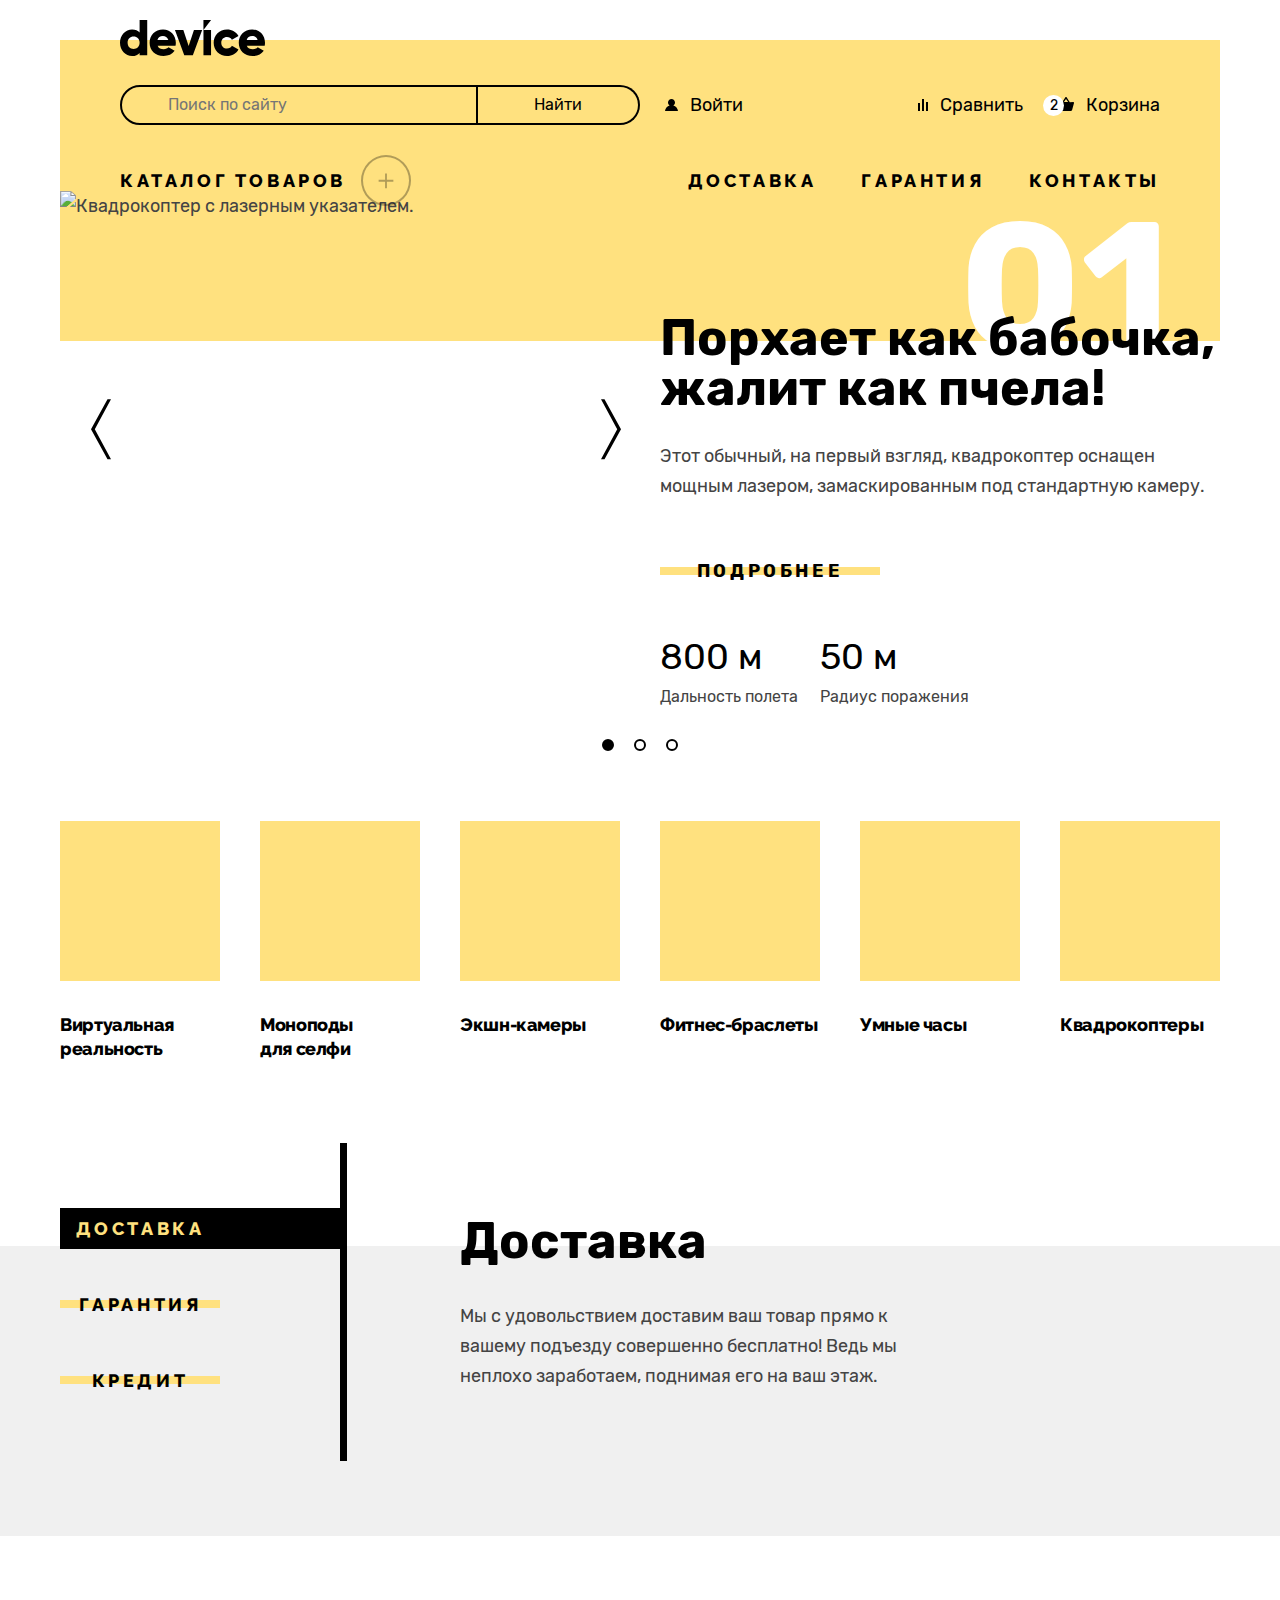
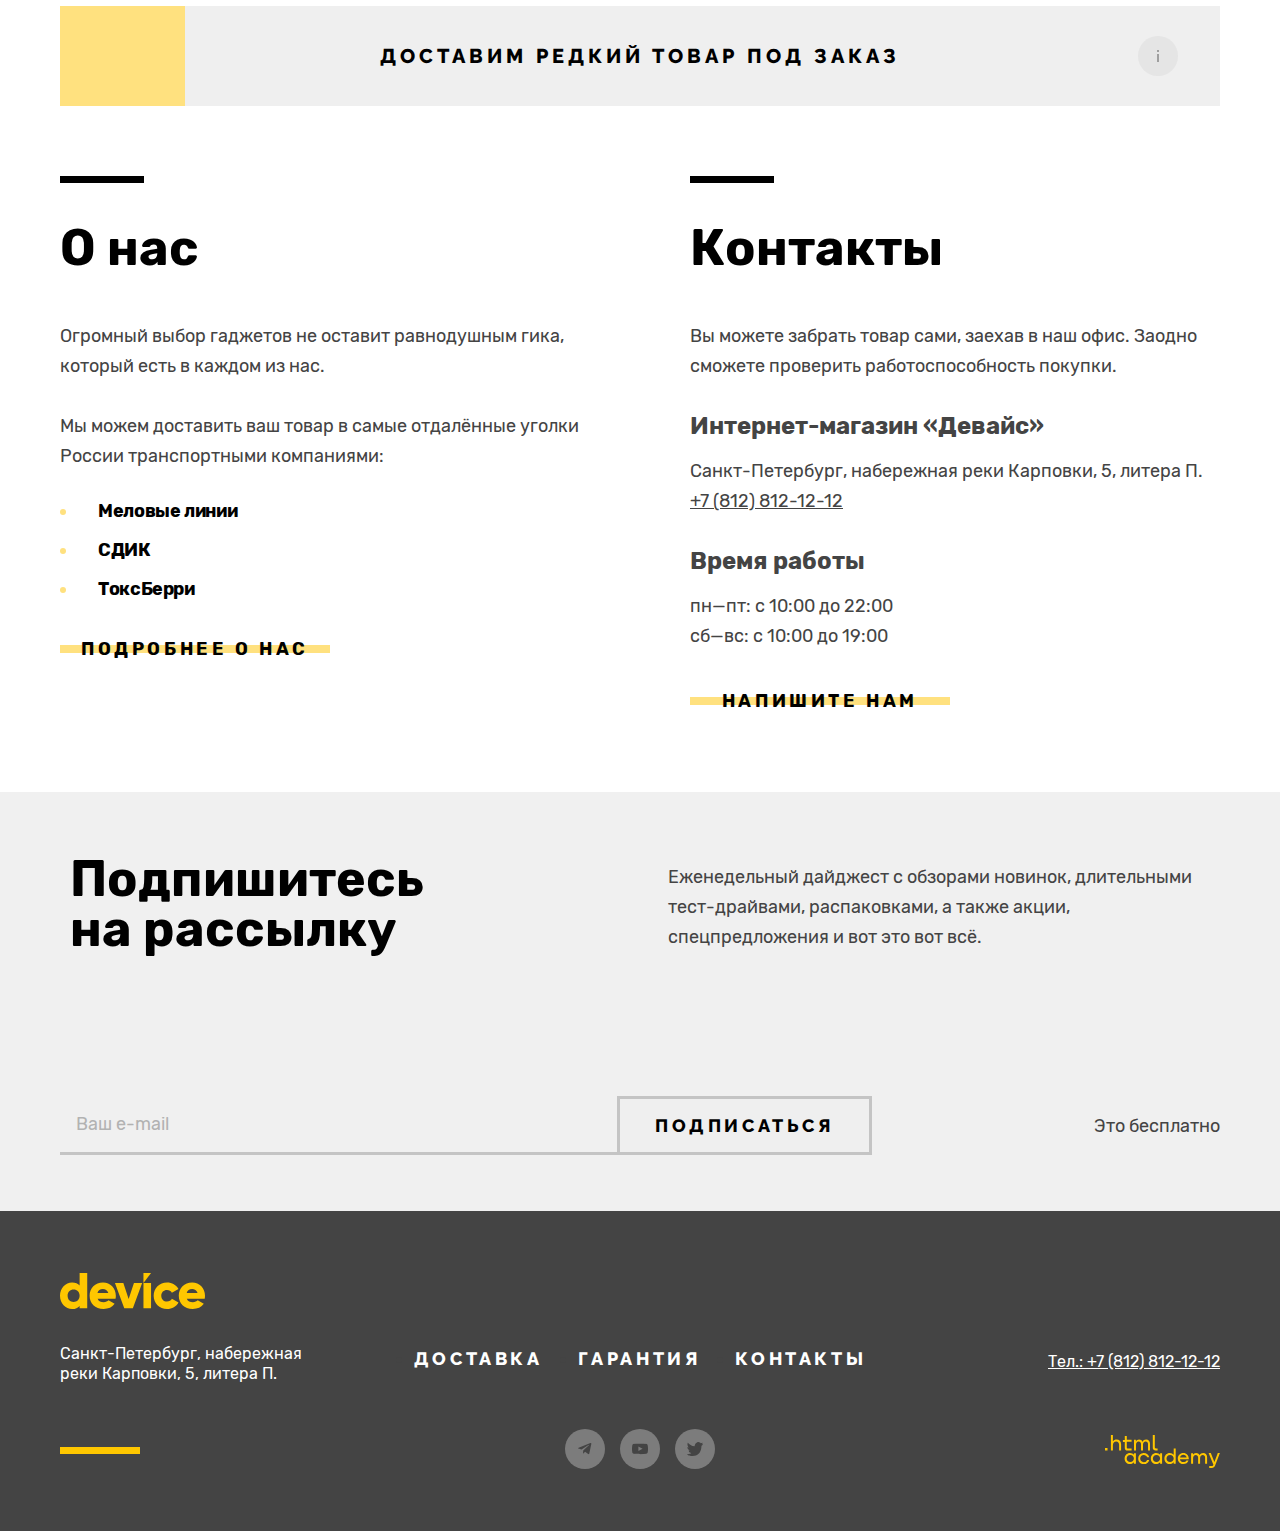
==== commit 9094ec23: "Объединены падинги, Добавлена фавиконка, Убран закоментирванный код" ====
--- a/index.html
+++ b/index.html
@@ -5,54 +5,122 @@
   <meta name="viewport" content="width=device-width, initial-scale=1">
   <meta http-equiv="X-UA-Compatible" content="ie=edge">
   <link rel="stylesheet" href="css/styles.css">
+  <link rel="icon" href="favicon.ico">
+  <link rel="icon" type="image/png" href="image/favicon.png">
   <title>Интернет-магазин гаджетов &laquo;Device&raquo;</title>
 </head>
 <body class="page">
-  <header class="header">
+  <header class="header header__index">
     <nav class="main-nav">
-      <a class="logo" href="index.html">
-        <svg class="logo__img" role="img" width="145" height="36" viewBox="0 0 145 36" fill="#000000" xmlns="http://www.w3.org/2000/svg" aria-label="Логотип.">
-          <path d="M27.22 0v35.3h-7.6v-2.4c-1.7 1.9-4.1 3.1-7.51 3.1C5.5 36 0 30.2 0 22.7 0 15.2 5.5 9.4 12.1 9.4c3.41 0 5.91 1.2 7.51 3.1V0h7.6Zm-7.6 22.7c0-3.8-2.5-6.2-6.01-6.2-3.5 0-6 2.4-6 6.2 0 3.8 2.5 6.2 6 6.2 3.5-.1 6-2.4 6-6.2ZM43.73 29.2c2.1 0 3.8-.8 4.8-1.9l6.1 3.5c-2.5 3.4-6.2 5.2-11 5.2-8.6 0-14.01-5.8-14.01-13.3 0-7.5 5.4-13.3 13.4-13.3 7.41 0 12.82 5.7 12.82 13.3 0 1.1-.1 2.1-.3 3H37.63c1 2.6 3.3 3.5 6.1 3.5Zm4.6-9.1c-.8-2.9-3.1-4-5.4-4-2.9 0-4.8 1.4-5.5 4h10.9ZM82.16 10.1l-9.31 25.2h-8.6l-9.31-25.2h8.4l5.3 16 5.31-16h8.2ZM83.46 10.1h7.6v25.2h-7.6V10.1ZM93.67 22.7c0-7.5 5.7-13.3 13.4-13.3 4.9 0 9.21 2.6 11.41 6.5l-6.6 3.8c-.9-1.8-2.7-2.8-4.9-2.8-3.3 0-5.71 2.4-5.71 5.8 0 3.5 2.4 5.8 5.7 5.8 2.2 0 4.1-1.1 4.9-2.8l6.61 3.8c-2.1 3.9-6.4 6.5-11.4 6.5-7.71 0-13.41-5.8-13.41-13.3ZM132.9 29.2c2.1 0 3.8-.8 4.8-1.9l6.1 3.5c-2.5 3.4-6.2 5.2-11 5.2-8.61 0-14.02-5.8-14.02-13.3 0-7.5 5.5-13.3 13.41-13.3 7.4 0 12.81 5.7 12.81 13.3 0 1.1-.1 2.1-.3 3h-17.91c1 2.6 3.3 3.5 6.1 3.5Zm4.7-9.1c-.8-2.9-3.1-4-5.4-4-2.91 0-4.81 1.4-5.51 4h10.9Z" fill="#000"/>
+      <a class="logo header__logo" href="index.html">
+        <svg class="logo__img" role="img" width="145" height="36" viewBox="0 0 145 36" fill="currentcolor" xmlns="http://www.w3.org/2000/svg" aria-label="Логотип.">
+          <path d="M27.22 0v35.3h-7.6v-2.4c-1.7 1.9-4.1 3.1-7.51 3.1C5.5 36 0 30.2 0 22.7 0 15.2 5.5 9.4 12.1 9.4c3.41 0 5.91 1.2 7.51 3.1V0h7.6Zm-7.6 22.7c0-3.8-2.5-6.2-6.01-6.2-3.5 0-6 2.4-6 6.2 0 3.8 2.5 6.2 6 6.2 3.5-.1 6-2.4 6-6.2ZM43.73 29.2c2.1 0 3.8-.8 4.8-1.9l6.1 3.5c-2.5 3.4-6.2 5.2-11 5.2-8.6 0-14.01-5.8-14.01-13.3 0-7.5 5.4-13.3 13.4-13.3 7.41 0 12.82 5.7 12.82 13.3 0 1.1-.1 2.1-.3 3H37.63c1 2.6 3.3 3.5 6.1 3.5Zm4.6-9.1c-.8-2.9-3.1-4-5.4-4-2.9 0-4.8 1.4-5.5 4h10.9ZM82.16 10.1l-9.31 25.2h-8.6l-9.31-25.2h8.4l5.3 16 5.31-16h8.2ZM83.46 10.1h7.6v25.2h-7.6V10.1ZM93.67 22.7c0-7.5 5.7-13.3 13.4-13.3 4.9 0 9.21 2.6 11.41 6.5l-6.6 3.8c-.9-1.8-2.7-2.8-4.9-2.8-3.3 0-5.71 2.4-5.71 5.8 0 3.5 2.4 5.8 5.7 5.8 2.2 0 4.1-1.1 4.9-2.8l6.61 3.8c-2.1 3.9-6.4 6.5-11.4 6.5-7.71 0-13.41-5.8-13.41-13.3ZM132.9 29.2c2.1 0 3.8-.8 4.8-1.9l6.1 3.5c-2.5 3.4-6.2 5.2-11 5.2-8.61 0-14.02-5.8-14.02-13.3 0-7.5 5.5-13.3 13.41-13.3 7.4 0 12.81 5.7 12.81 13.3 0 1.1-.1 2.1-.3 3h-17.91c1 2.6 3.3 3.5 6.1 3.5Zm4.7-9.1c-.8-2.9-3.1-4-5.4-4-2.91 0-4.81 1.4-5.51 4h10.9Z"/>
           <path d="M83.46 0v10.1L91.06 0h-7.6Z"/>
         </svg>
       </a>
-      <form class="search" action="https://echo.htmlacademy.ru/courses" method="post">
-        <label class="visually-hidden" for="search">Поиск по сайту.</label>
-        <input class="search__input" id="search" type="search" placeholder="Поиск по сайту">
-        <button class="search__button" type="submit">Найти</button>
-      </form>
-      <ul class="user-nav">
-        <li class="user-nav__item">
-          <a class="user-nav__link" href="#">Войти</a>
-        </li>
-        <li class="user-nav__item">
-          <a class="user-nav__link" href="#">Сравнить</a>
-        </li>
-        <li class="user-nav__item">
-          <span class="user-nav__count">2</span>
-          <a class="user-nav__link" href="#">Корзина</a>
-        </li>
-      </ul>
+      <div class="main-nav__wrapper">
+        <form class="search" action="https://echo.htmlacademy.ru/courses" method="get">
+          <label class="visually-hidden" for="search">Поиск по сайту.</label>
+          <div class="search__wrapper search__wrapper--input">
+            <input class="search__input" id="search" name="search" type="search" placeholder="Поиск по сайту">
+          </div>
+          <div class="search__wrapper search__wrapper--button">
+            <button class="search__button" type="submit">Найти</button>
+          </div>
+        </form>
+        <ul class="user-nav js-logouted">
+          <li class="user-nav__item user-nav__item--pc">
+            <a class="user-nav__link" href="#">
+              <svg class="user-nav__icon" width="13" height="12" viewBox="0 0 13 12" fill="currentcolor" xmlns="http://www.w3.org/2000/svg">
+                <path d="M0 12h13c-.2-2.6-2.1-4.8-4.7-5.5 1-.6 1.7-1.7 1.7-3C10 1.6 8.4 0 6.5 0S3 1.6 3 3.5c0 1.3.7 2.4 1.7 3C2.1 7.2.2 9.4 0 12Z"/>
+              </svg>
+              Войти
+            </a>
+          </li>
+          <li class="user-nav__item user-nav__item--enter">
+            <a class="user-nav__link user-nav__link--logined" href="#">Выйти</a>
+          </li>
+          <li class="user-nav__item user-nav__item--compare">
+            <a class="user-nav__link" href="#">
+              <svg class="user-nav__icon" width="10" height="12" viewBox="0 0 10 12" fill="currentcolor" xmlns="http://www.w3.org/2000/svg">
+                <path d="M6 0H4v12h2V0ZM2 4H0v8h2V4ZM10 3H8v9h2V3Z"/>
+              </svg>
+              Сравнить
+            </a>
+          </li>
+          <li class="user-nav__item user-nav__item--cart">
+            <a class="user-nav__link user-nav__link--cart" href="#">
+              <span class="visually-hidden">Количество товаров: </span>
+              <span class="user-nav__count">2</span>
+              <svg class="user-nav__icon" width="16" height="14" viewBox="0 0 16 14" fill="currentcolor" xmlns="http://www.w3.org/2000/svg">
+                <path d="m15.3 5-3.5.2L8.6.3C8.5.1 8.2 0 8 0c-.2 0-.5.1-.6.3L4.2 5.2H.7c-.4 0-.7.3-.7.7v.2l1.9 6.8c.2.7.7 1.1 1.4 1.1h9.4c.7 0 1.2-.4 1.4-1.1L16 6v-.2c0-.4-.3-.8-.7-.8ZM8 1.9l2.2 3.2H5.9L8 1.9Z"/>
+              </svg>
+              Корзина
+            </a>
+            <div class="user-nav__popover popover">
+              <p class="visually-hidden">Товары в корзине</p>
+              <ul class="popover__product-list">
+                <li class="popover__product-item">
+                  <a class="popover__product-link" href="#" >
+                    <img class="popover__product-img" src="image/content/catalog/product-1-small.jpg" width="39" height="44" alt="Любительская селфи-палка." >
+                    <span class="popover__product-text">Любительская селфи-палка</span>
+                  </a>
+                  <button class="popover__product-delete">
+                    <svg class="popover__product-icon" width="11" height="11" viewBox="0 0 11 11" fill="currentcolor" xmlns="http://www.w3.org/2000/svg">
+                      <g clip-path="url(#a)"><path d="m11 1-1-1-4.5 4.5L1 0 0 1l4.5 4.5L0 10l1 1 4.5-4.5L10 11l1-1-4.5-4.5L11 1Z"/></g><defs><clipPath id="a"><path fill="#fff" d="M0 0h11v11H0z"/></clipPath></defs>
+                    </svg>
+                  </button>
+                </li>
+                <li class="popover__product-item">
+                  <a class="popover__product-link" href="#" >
+                    <img class="popover__product-img" src="image/content/catalog/product-2-small.jpg" width="39" height="44" alt="Профессиональная селфи-палка." >
+                    <span class="popover__product-text">Профессиональная селфи-палка</span>
+                  </a>
+                  <button class="popover__product-delete">
+                    <svg class="popover__product-icon" width="11" height="11" viewBox="0 0 11 11" fill="currentcolor" xmlns="http://www.w3.org/2000/svg">
+                      <g clip-path="url(#a)"><path d="m11 1-1-1-4.5 4.5L1 0 0 1l4.5 4.5L0 10l1 1 4.5-4.5L10 11l1-1-4.5-4.5L11 1Z"/></g><defs><clipPath id="a"><path fill="#fff" d="M0 0h11v11H0z"/></clipPath></defs>
+                    </svg>
+                  </button>
+                </li>
+              </ul>
+              <div class="popover__total">
+                <div class="popover__product-text">Товаров: <span class="popover__product-count">2</span></div>
+                <div class="popover__product-text">Сумма: <span class="popover__product-price">2000</span> ₽</div>
+              </div>
+              <div class="popover__row">
+                <a class="popover__button" href="#" >Открыть корзину</a>
+              </div>
+            </div>
+          </li>
+        </ul>
+      </div>
       <ul class="site-nav">
-        <li class="site-nav__item">
-          <a class="site-nav__link" href="catalog.html">Каталог товаров</a>
+        <li class="site-nav__item site-nav__item--catalog">
+          <a class="site-nav__link site-nav__link--catalog" href="catalog.html">
+            Каталог товаров
+            <svg class="site-nav__icon" width="50" height="51" viewBox="0 0 50 51" fill="#000000" xmlns="http://www.w3.org/2000/svg">
+              <g class="site-nav__icon--minus"><path d="M33 24.79H17v2h16v-2Z"/></g>
+              <g class="site-nav__icon--plus"><path d="M33 24.79h-7v-7h-2v7h-7v2h7v7h2v-7h7v-2Z"/></g>
+              <defs><clipPath id="a"><path fill="#fff" d="M17 17.79h16v16H17z"/></clipPath></defs>
+            </svg>
+          </a>
           <ul class="submenu">
-            <li class="submenu__item">
-              <a class="submenu__link" href="#">Виртуальная реальность</a>
-            </li>
-            <li class="submenu__item">
+            <li class="submenu__item submenu__item--1">
+              <a class="submenu__link submenu__link--active" href="#">Виртуальная реальность</a>
+            </li>
+            <li class="submenu__item submenu__item--2">
               <a class="submenu__link" href="#">Моноподы для cелфи</a>
             </li>
-            <li class="submenu__item">
+            <li class="submenu__item submenu__item--3">
               <a class="submenu__link" href="#">Экшн-камеры</a>
             </li>
-            <li class="submenu__item">
+            <li class="submenu__item submenu__item--4">
               <a class="submenu__link" href="#">Фитнес-браслеты</a>
             </li>
-            <li class="submenu__item">
+            <li class="submenu__item submenu__item--5">
               <a class="submenu__link" href="#">Умные часы</a>
             </li>
-            <li class="submenu__item">
+            <li class="submenu__item submenu__item--6">
               <a class="submenu__link" href="#">Квадрокоптеры</a>
             </li>
           </ul>
@@ -71,10 +139,10 @@
   </header>
   <main class="main">
     <h1 class="visually-hidden">Интернет-магазин гаджетов &laquo;Device&raquo;.</h1>
-    <section class="hero">
+    <section class="hero container">
       <h2 class="visually-hidden">Новинки нашего магазина</h2>
       <ol class="slider">
-        <li class="slider__item">
+        <li class="slider__item slider__item--current grid-container">
           <h3 class="visually-hidden">Квадрокоптер.</h3>
           <img class="slider__img" src="image/content/quadrocopter.png" width="560" height="560" alt="Квадрокоптер с лазерным указателем.">
           <p class="slider__title main-title">Порхает как бабочка, жалит как пчела!</p>
@@ -82,15 +150,15 @@
           <a class="slider__button button" href="#">Подробнее</a>
           <dl class="slider__features-list features-list">
             <dt class="features-list__value">800 м</dt>
-            <dd class="features-list__definition">Дальность полета</dd>
+            <dd class="features-list__definition">Дальность&nbsp;полета</dd>
             <dt class="features-list__value">50 м</dt>
-            <dd class="features-list__definition">Радиус поражения</dd>
+            <dd class="features-list__definition">Радиус&nbsp;поражения</dd>
           </dl>
         </li>
-        <li class="slider__item">
+        <li class="slider__item grid-container">
           <h3 class="visually-hidden">Фитнес-браслет.</h3>
           <img class="slider__img" src="image/content/watch.png" width="560" height="560" alt="Черный фитнес-браслет с ЖК дисплеем.">
-          <p class="slider__title main-title">Худеем правильно!</p>
+          <p class="slider__title main-title">Худеем<br/>правильно!</p>
           <p class="slider__description">Мотивирующие фитнес-браслеты помогут найти в себе силы не пропускать занятия и соблюдать диету.</p>
           <a class="slider__button button" href="#">Подробнее</a>
           <dl class="slider__features-list features-list">
@@ -98,10 +166,10 @@
             <dd class="features-list__definition">Без подзарядки</dd>
           </dl>
         </li>
-        <li class="slider__item">
+        <li class="slider__item grid-container">
           <h3 class="visually-hidden">Селфи палка.</h3>
           <img class="slider__img" src="image/content/monopods.png" width="560" height="560" alt="Три телескопические палки для селфи.">
-          <p class="slider__title main-title">Делай селфи, как Бен Стиллер! </p>
+          <p class="slider__title main-title">Делай селфи,<br>как Бен Стиллер! </p>
           <p class="slider__description">Самая длинная палка для селфи доступна в нашем магазине. Восемь (Восемь, Карл!) метров длиной и весом всего 5 кг.</p>
           <a class="slider__button button" href="#">Подробнее</a>
           <dl class="slider__features-list features-list">
@@ -114,143 +182,222 @@
           </dl>
         </li>
       </ol>
-      <button class="slider__arrow slider__arrow--back" type="button"><span class="visually-hidden">Назад</span></button>
-      <button class="slider__arrow slider__arrow--forward" type="button"><span class="visually-hidden">Вперед</span></button>
+      <button class="slider__arrow slider__arrow--back" type="button">
+        <span class="visually-hidden">Назад</span>
+        <svg width="20" height="61" viewBox="0 0 20 61" fill="currentcolor" xmlns="http://www.w3.org/2000/svg">
+          <path d="M20 60.36h-3.5L0 30.36l16.5-30H20l-16.2 30 16.2 30Z"/>
+        </svg>
+      </button>
+      <button class="slider__arrow slider__arrow--forward" type="button">
+        <span class="visually-hidden">Вперед</span>
+        <svg width="20" height="61" viewBox="0 0 20 61" fill="currentcolor" xmlns="http://www.w3.org/2000/svg">
+          <path d="M0 60.36h3.5l16.5-30L3.5.36H0l16.2 30-16.2 30Z"/>
+        </svg>
+      </button>
       <div class="slider__dots dots">
         <button class="dots__item dots__item--current"><span class="visually-hidden">1 слайд</span></button>
         <button class="dots__item"><span class="visually-hidden">2 слайд</span></button>
         <button class="dots__item"><span class="visually-hidden">3 слайд</span></button>
       </div>
     </section>
-    <section class="categories">
+    <section class="categories container">
       <h2 class="visually-hidden">Категории товаров</h2>
-      <ul class="categories__list">
-        <li class="categories__item">
-          <a class="categories__link" href="#">Виртуальная реальность</a>
-        </li>
-        <li class="categories__item">
-          <a class="categories__link" href="#">Моноподы для селфи</a>
-        </li>
-        <li class="categories__item">
-          <a class="categories__link" href="#">Экшн-камеры</a>
-        </li>
-        <li class="categories__item">
-          <a class="categories__link" href="#">Фитнес-браслеты</a>
-        </li>
-        <li class="categories__item">
-          <a class="categories__link" href="#">Умные часы</a>
-        </li>
-        <li class="categories__item">
-          <a class="categories__link" href="#">Квадрокоптеры</a>
+      <ul class="categories__list grid-container">
+        <li class="categories__item">
+          <a class="categories__link categories__link--vr" href="#">Виртуальная реальность</a>
+        </li>
+        <li class="categories__item">
+          <a class="categories__link categories__link--monopods" href="#">Моноподы для&nbsp;селфи</a>
+        </li>
+        <li class="categories__item">
+          <a class="categories__link categories__link--action-cameras" href="#">Экшн-камеры</a>
+        </li>
+        <li class="categories__item">
+          <a class="categories__link categories__link--fitnes-braslets" href="#">Фитнес-браслеты</a>
+        </li>
+        <li class="categories__item">
+          <a class="categories__link categories__link--smart-watches" href="#">Умные часы</a>
+        </li>
+        <li class="categories__item">
+          <a class="categories__link categories__link--smart-quadrocopters" href="#">Квадрокоптеры</a>
         </li>
       </ul>
     </section>
     <section class="services">
       <h2 class="visually-hidden">Сервисы</h2>
-      <dl class="services__list">
-        <dt class="services__term services__term--current">Доставка</dt>
-        <dd class="services__definition">
+      <dl class="services__list container grid-container">
+        <dt class="services__term services__term--current" tabindex="0">Доставка</dt>
+        <dd class="services__definition services__definition--delivery">
           <h3 class="services__title main-title">Доставка</h3>
           <p class="services__description">Мы с удовольствием доставим ваш товар прямо к вашему подъезду совершенно бесплатно! Ведь мы неплохо заработаем, поднимая его на ваш этаж.</p>
         </dd>
-        <dt class="services__term">Гарантия</dt>
-        <dd class="services__definition">
+        <dt class="services__term" tabindex="0">Гарантия</dt>
+        <dd class="services__definition services__definition--guarantee">
           <h3 class="services__title main-title">Гарантия</h3>
           <p class="services__description">Если из-за возгорания купленного у нас товара у вас сгорит дом — не переживайте, мы выдадим вам новый. Товар, не дом, конечно же.</p>
         </dd>
-        <dt class="services__term">Кредит</dt>
-        <dd class="services__definition">
+        <dt class="services__term" tabindex="0">Кредит</dt>
+        <dd class="services__definition services__definition--credit">
           <h3 class="services__title main-title">Кредит</h3>
           <p class="services__description">Залезть в долговую яму стало проще! Кредитные консультанты подберут для вас наиболее выгодные условия кредита. Выгодные для банка, разумеется.</p>
         </dd>
       </dl>
     </section>
-    <section class="delivery">
+    <section class="delivery container grid-container">
       <h2 class="visually-hidden">Доставка</h2>
-      <button class="delivery__button">Доставим редкий товар под заказ</button>
+      <button class="delivery__button">Доставим редкий товар под заказ
+        <span class="delivery__info">
+          <svg class="delivery__icon" width="2" height="12" viewBox="0 0 2 12" fill="currentcolor" xmlns="http://www.w3.org/2000/svg">
+            <path d="M2 0H0v2h2V0ZM2 4H0v8h2V4Z"/>
+          </svg>
+        </span>
+      </button>
     </section>
-    <section class="about">
-      <h2 class="about__title main-title">О нас</h2>
-      <p class="about__text">Огромный выбор гаджетов не оставит равнодушным гика, который есть в каждом из нас.</p>
-      <p class="about__text">Мы можем доставить ваш товар в самые отдалённые уголки России транспортными компаниями:</p>
-      <ul class="about__list">
-        <li class="about__item">Меловые линии</li>
-        <li class="about__item">СДИК</li>
-        <li class="about__item">ТоксБерри</li>
-      </ul>
-      <a class="about__button button" href="#">Подробнее о нас</a>
-    </section>
-    <section class="contacts">
-      <h2 class="contacts__title main-title">Контакты</h2>
-      <p class="contacts__text">Вы можете забрать товар сами, заехав в наш офис. Заодно сможете проверить работоспособность покупки.</p>
-      <p class="contacts__subtitle">Интернет-магазин «Девайс»</p>
-      <address class="contacts__text">Санкт-Петербург, набережная реки Карповки, 5, литера П.</address>
-      <a class="contacts__text contacts__text--phone" href="tel:+78128121212">+7 (812) 812-12-12</a>
-      <p class="contacts__subtitle">Время работы</p>
-      <p class="contacts__text">пн—пт: с 10:00 до 22:00<br>сб—вс: с 10:00 до 19:00</p>
-      <a class="contacts__button button" href="mailto:info@device.shop">Напишите нам</a>
-    </section>
+    <div class="container grid-container">
+      <section class="about">
+        <h2 class="about__title main-title">О нас</h2>
+        <p class="about__text">Огромный выбор гаджетов не оставит равнодушным гика, который есть в каждом из нас.</p>
+        <p class="about__text">Мы можем доставить ваш товар в самые отдалённые уголки России транспортными компаниями:</p>
+        <ul class="about__list">
+          <li class="about__item">Меловые линии</li>
+          <li class="about__item">СДИК</li>
+          <li class="about__item">ТоксБерри</li>
+        </ul>
+        <a class="about__button button" href="#">Подробнее о нас</a>
+      </section>
+      <section class="contacts">
+        <h2 class="contacts__title main-title">Контакты</h2>
+        <p class="contacts__text">Вы можете забрать товар сами, заехав в наш офис. Заодно сможете проверить работоспособность покупки.</p>
+        <p class="contacts__subtitle">Интернет-магазин «Девайс»</p>
+        <address class="contacts__text contacts__text--address">Санкт-Петербург, набережная реки Карповки, 5, литера П.</address>
+        <a class="contacts__text contacts__text--phone" href="tel:+78128121212">+7 (812) 812-12-12</a>
+        <p class="contacts__subtitle">Время работы</p>
+        <p class="contacts__text">пн—пт: с 10:00 до 22:00<br>сб—вс: с 10:00 до 19:00</p>
+        <a class="contacts__button button" href="mailto:info@device.shop">Напишите нам</a>
+      </section>
+    </div>
     <section class="subscribe">
-      <h2 class="subscribe__title main-title">Подпишитесь на рассылку</h2>
-      <p class="subscribe__description">Еженедельный дайджест с обзорами новинок, длительными тест-драйвами, распаковками, а также акции, спецпредложения и вот это вот всё.</p>
-      <form class="subscribe__form" action="https://echo.htmlacademy.ru/courses" method="post">
-        <label class="visually-hidden" for="subscriber-email">Введите email.</label>
-        <input class="subscribe__input" id="subscriber-email" type="email" placeholder="Ваш e-mail" required>
-        <button class="subscribe__button" type="submit">Подписаться</button>
-        <span class="subscribe__caption">Это бесплатно</span>
-      </form>
+      <div class="container grid-container">
+        <h2 class="subscribe__title main-title">Подпишитесь на рассылку</h2>
+        <p class="subscribe__description">Еженедельный дайджест с обзорами новинок, длительными тест-драйвами, распаковками, а также акции, спецпредложения и вот это вот всё.</p>
+        <form class="subscribe__form" action="https://echo.htmlacademy.ru/courses" method="post">
+          <label class="visually-hidden" for="subscriber-email">Введите email.</label>
+          <input class="subscribe__input" id="subscriber-email" type="email" placeholder="Ваш e-mail" required>
+          <button class="subscribe__button" type="submit">Подписаться</button>
+          <span class="subscribe__caption">Это бесплатно</span>
+        </form>
+      </div>
     </section>
   </main>
   <footer class="footer">
-    <a class="logo" href="index.html">
-      <svg class="logo__img" role="img" width="145" height="36" viewBox="0 0 145 36" fill="#FFC700" xmlns="http://www.w3.org/2000/svg" aria-label="Логотип.">
-        <path d="M27.22 0v35.3h-7.6v-2.4c-1.7 1.9-4.1 3.1-7.51 3.1C5.5 36 0 30.2 0 22.7 0 15.2 5.5 9.4 12.1 9.4c3.41 0 5.91 1.2 7.51 3.1V0h7.6Zm-7.6 22.7c0-3.8-2.5-6.2-6.01-6.2-3.5 0-6 2.4-6 6.2 0 3.8 2.5 6.2 6 6.2 3.5-.1 6-2.4 6-6.2ZM43.73 29.2c2.1 0 3.8-.8 4.8-1.9l6.1 3.5c-2.5 3.4-6.2 5.2-11 5.2-8.6 0-14.01-5.8-14.01-13.3 0-7.5 5.4-13.3 13.4-13.3 7.41 0 12.82 5.7 12.82 13.3 0 1.1-.1 2.1-.3 3H37.63c1 2.6 3.3 3.5 6.1 3.5Zm4.6-9.1c-.8-2.9-3.1-4-5.4-4-2.9 0-4.8 1.4-5.5 4h10.9ZM82.16 10.1l-9.31 25.2h-8.6l-9.31-25.2h8.4l5.3 16 5.31-16h8.2ZM83.46 10.1h7.6v25.2h-7.6V10.1ZM93.67 22.7c0-7.5 5.7-13.3 13.4-13.3 4.9 0 9.21 2.6 11.41 6.5l-6.6 3.8c-.9-1.8-2.7-2.8-4.9-2.8-3.3 0-5.71 2.4-5.71 5.8 0 3.5 2.4 5.8 5.7 5.8 2.2 0 4.1-1.1 4.9-2.8l6.61 3.8c-2.1 3.9-6.4 6.5-11.4 6.5-7.71 0-13.41-5.8-13.41-13.3ZM132.9 29.2c2.1 0 3.8-.8 4.8-1.9l6.1 3.5c-2.5 3.4-6.2 5.2-11 5.2-8.61 0-14.02-5.8-14.02-13.3 0-7.5 5.5-13.3 13.41-13.3 7.4 0 12.81 5.7 12.81 13.3 0 1.1-.1 2.1-.3 3h-17.91c1 2.6 3.3 3.5 6.1 3.5Zm4.7-9.1c-.8-2.9-3.1-4-5.4-4-2.91 0-4.81 1.4-5.51 4h10.9Z"/>
-        <path d="M83.46 0v10.1L91.06 0h-7.6Z"/>
-      </svg>
-    </a>
-    <address class="footer__address">Санкт-Петербург, набережная реки Карповки, 5, литера П.</address>
-    <ul class="footer-nav">
-      <li class="footer-nav__item">
-        <a class="footer-nav__link" href="#">Доставка</a>
-      </li>
-      <li class="footer-nav__item">
-        <a class="footer-nav__link" href="#">Гарантия</a>
-      </li>
-      <li class="footer-nav__item">
-        <a class="footer-nav__link" href="#">Контакты</a>
-      </li>
-    </ul>
-    <a class="footer__phone" href="tel:+78128121212">+7 (812) 812-12-12</a>
-    <span class="separator"></span>
-    <ul class="social">
-      <li class="social__item">
-        <a class="social__link" href="https://t.me/htmlacademy" target="_blank">
-          <svg width="14" height="12" viewBox="0 0 14 12" fill="currentcolor" xmlns="http://www.w3.org/2000/svg">
-            <path d="M12.44.07.62 4.63c-.8.33-.8.78-.14.98l3.03.94 7.02-4.43c.33-.2.64-.09.39.13l-5.7 5.13-.2 3.13c.3 0 .44-.14.61-.3l1.48-1.44 3.06 2.27c.57.31.97.15 1.12-.53l2-9.48c.21-.83-.3-1.2-.85-.96Z"/>
-          </svg>
-          <span class="visually-hidden">Telegram</span>
-        </a>
-      </li>
-      <li class="social__item">
-        <a class="social__link" href="https://www.youtube.com/user/htmlacademyru" target="_blank">
-          <svg width="16" height="11" viewBox="0 0 16 11" fill="currentcolor" xmlns="http://www.w3.org/2000/svg">
-            <path d="M15.67 1.67c-.1-.32-.27-.61-.51-.84-.25-.24-.56-.41-.9-.5C13.01 0 8 0 8 0 5.9-.02 3.8.08 1.74.32 1.4.4 1.1.58.84.82c-.24.24-.42.53-.51.85A19.4 19.4 0 0 0 0 5.34C0 6.56.1 7.79.33 9c.09.32.27.61.51.85.25.23.56.4.9.5 1.27.32 6.26.32 6.26.32 2.09.02 4.18-.08 6.26-.31.34-.09.65-.26.9-.5.24-.23.42-.52.5-.84.24-1.21.35-2.44.34-3.67.02-1.23-.1-2.46-.33-3.68ZM6.4 7.62V3.05l4.18 2.29L6.4 7.62Z"/>
-          </svg>
-          <span class="visually-hidden">YouTube</span>
-        </a>
-      </li>
-      <li class="social__item">
-        <a class="social__link" href="https://twitter.com/htmlacademy_ru" target="_blank">
-          <svg width="16" height="14" viewBox="0 0 16 14" fill="currentcolor" xmlns="http://www.w3.org/2000/svg">
-            <path d="M10.35.15c1.6-.5 2.77.3 3.41 1.1.53-.2 1.17-.4 1.81-.6a2 2 0 0 1-.85 1.6c.75.2 1.28-.4 1.28-.4-.1.9-.96 1.7-1.5 1.89-.2 6.27-2.98 10.36-9.49 10.26H4.6c-.32 0-3.95-.4-4.59-1.8 2.13.2 3.63-.4 4.37-1.09-.85-.3-2.56-.4-2.77-2.79.32.2.53.3 1.17.2C1.6 7.72.32 7.02.43 5.03c.32.3.96.5 1.28.4C1.07 5.23-.21 2.35.85.85c1.71 1.7 3.52 3.39 6.72 3.49C7.8 2.24 8.64.85 10.35.15Z"/>
-          </svg>
-          <span class="visually-hidden">Twitter</span>
-        </a>
-      </li>
-    </ul>
-    <a class="copyright" href="https://htmlacademy.ru/" target="_blank">
-      <img class="copyright__img" src="image/content/logo-htmlacademy.svg" width="115" height="33" alt="Логотип HTML Академии">
-    </a>
+    <div class="footer__wrapper container">
+      <a class="footer__logo logo" href="index.html">
+        <svg class="logo__img" role="img" width="145" height="36" viewBox="0 0 145 36" fill="#FFC700" xmlns="http://www.w3.org/2000/svg" aria-label="Логотип.">
+          <path d="M27.22 0v35.3h-7.6v-2.4c-1.7 1.9-4.1 3.1-7.51 3.1C5.5 36 0 30.2 0 22.7 0 15.2 5.5 9.4 12.1 9.4c3.41 0 5.91 1.2 7.51 3.1V0h7.6Zm-7.6 22.7c0-3.8-2.5-6.2-6.01-6.2-3.5 0-6 2.4-6 6.2 0 3.8 2.5 6.2 6 6.2 3.5-.1 6-2.4 6-6.2ZM43.73 29.2c2.1 0 3.8-.8 4.8-1.9l6.1 3.5c-2.5 3.4-6.2 5.2-11 5.2-8.6 0-14.01-5.8-14.01-13.3 0-7.5 5.4-13.3 13.4-13.3 7.41 0 12.82 5.7 12.82 13.3 0 1.1-.1 2.1-.3 3H37.63c1 2.6 3.3 3.5 6.1 3.5Zm4.6-9.1c-.8-2.9-3.1-4-5.4-4-2.9 0-4.8 1.4-5.5 4h10.9ZM82.16 10.1l-9.31 25.2h-8.6l-9.31-25.2h8.4l5.3 16 5.31-16h8.2ZM83.46 10.1h7.6v25.2h-7.6V10.1ZM93.67 22.7c0-7.5 5.7-13.3 13.4-13.3 4.9 0 9.21 2.6 11.41 6.5l-6.6 3.8c-.9-1.8-2.7-2.8-4.9-2.8-3.3 0-5.71 2.4-5.71 5.8 0 3.5 2.4 5.8 5.7 5.8 2.2 0 4.1-1.1 4.9-2.8l6.61 3.8c-2.1 3.9-6.4 6.5-11.4 6.5-7.71 0-13.41-5.8-13.41-13.3ZM132.9 29.2c2.1 0 3.8-.8 4.8-1.9l6.1 3.5c-2.5 3.4-6.2 5.2-11 5.2-8.61 0-14.02-5.8-14.02-13.3 0-7.5 5.5-13.3 13.41-13.3 7.4 0 12.81 5.7 12.81 13.3 0 1.1-.1 2.1-.3 3h-17.91c1 2.6 3.3 3.5 6.1 3.5Zm4.7-9.1c-.8-2.9-3.1-4-5.4-4-2.91 0-4.81 1.4-5.51 4h10.9Z"/>
+          <path d="M83.46 0v10.1L91.06 0h-7.6Z"/>
+        </svg>
+      </a>
+      <address class="footer__address">Санкт-Петербург, набережная реки Карповки, 5, литера П.</address>
+      <ul class="footer-nav">
+        <li class="footer-nav__item">
+          <a class="footer-nav__link" href="#">Доставка</a>
+        </li>
+        <li class="footer-nav__item">
+          <a class="footer-nav__link" href="#">Гарантия</a>
+        </li>
+        <li class="footer-nav__item">
+          <a class="footer-nav__link" href="#">Контакты</a>
+        </li>
+      </ul>
+      <a class="footer__phone" href="tel:+78128121212">Тел.: +7 (812) 812-12-12</a>
+      <ul class="social">
+        <li class="social__item">
+          <a class="social__link" href="https://t.me/htmlacademy" target="_blank">
+            <svg class="social__icon" width="14" height="12" viewBox="0 0 14 12" fill="currentcolor" xmlns="http://www.w3.org/2000/svg">
+              <path d="M12.44.07.62 4.63c-.8.33-.8.78-.14.98l3.03.94 7.02-4.43c.33-.2.64-.09.39.13l-5.7 5.13-.2 3.13c.3 0 .44-.14.61-.3l1.48-1.44 3.06 2.27c.57.31.97.15 1.12-.53l2-9.48c.21-.83-.3-1.2-.85-.96Z"/>
+            </svg>
+            <span class="visually-hidden">Telegram</span>
+          </a>
+        </li>
+        <li class="social__item">
+          <a class="social__link" href="https://www.youtube.com/user/htmlacademyru" target="_blank">
+            <svg class="social__icon" width="16" height="11" viewBox="0 0 16 11" fill="currentcolor" xmlns="http://www.w3.org/2000/svg">
+              <path d="M15.67 1.67c-.1-.32-.27-.61-.51-.84-.25-.24-.56-.41-.9-.5C13.01 0 8 0 8 0 5.9-.02 3.8.08 1.74.32 1.4.4 1.1.58.84.82c-.24.24-.42.53-.51.85A19.4 19.4 0 0 0 0 5.34C0 6.56.1 7.79.33 9c.09.32.27.61.51.85.25.23.56.4.9.5 1.27.32 6.26.32 6.26.32 2.09.02 4.18-.08 6.26-.31.34-.09.65-.26.9-.5.24-.23.42-.52.5-.84.24-1.21.35-2.44.34-3.67.02-1.23-.1-2.46-.33-3.68ZM6.4 7.62V3.05l4.18 2.29L6.4 7.62Z"/>
+            </svg>
+            <span class="visually-hidden">YouTube</span>
+          </a>
+        </li>
+        <li class="social__item">
+          <a class="social__link" href="https://twitter.com/htmlacademy_ru" target="_blank">
+            <svg class="social__icon" width="16" height="14" viewBox="0 0 16 14" fill="currentcolor" xmlns="http://www.w3.org/2000/svg">
+              <path d="M10.35.15c1.6-.5 2.77.3 3.41 1.1.53-.2 1.17-.4 1.81-.6a2 2 0 0 1-.85 1.6c.75.2 1.28-.4 1.28-.4-.1.9-.96 1.7-1.5 1.89-.2 6.27-2.98 10.36-9.49 10.26H4.6c-.32 0-3.95-.4-4.59-1.8 2.13.2 3.63-.4 4.37-1.09-.85-.3-2.56-.4-2.77-2.79.32.2.53.3 1.17.2C1.6 7.72.32 7.02.43 5.03c.32.3.96.5 1.28.4C1.07 5.23-.21 2.35.85.85c1.71 1.7 3.52 3.39 6.72 3.49C7.8 2.24 8.64.85 10.35.15Z"/>
+            </svg>
+            <span class="visually-hidden">Twitter</span>
+          </a>
+        </li>
+      </ul>
+      <a class="copyright" href="https://htmlacademy.ru/" target="_blank">
+        <svg class="copyright__img" role="img" aria-label="Логотип HTML Академии" width="115" height="33" viewBox="0 0 115 33" fill="currentcolor" xmlns="http://www.w3.org/2000/svg">
+          <path d="M0 12.9v2.6h2.5v-2.6H0ZM11.6 4.5c-1.6 0-2.8.7-3.6 1.7h-.1V0h-2v15.5h2v-5.3c0-2.1 1.3-3.6 3.3-3.6 1.8 0 2.9 1.4 2.9 3.2v5.7h2V9.4c.1-3-1.8-4.9-4.5-4.9ZM26.6 4.8h-4.8V1.1h-2v3.8h-1.9v2h1.9v6c0 1.7 1 2.7 2.7 2.7h4.1v-2h-3.7c-.7 0-1.1-.4-1.1-1.1V6.8h4.8v-2ZM41.1 4.6c-1.6 0-2.9.8-3.5 2.1h-.1c-.6-1.2-1.8-2.1-3.4-2.1-1.4 0-2.5.8-3.1 1.8h-.1V4.8H29v10.6h2V10c0-2 1-3.5 2.6-3.5 1.5 0 2.4 1 2.4 2.6v6.3h2V9.8c0-2.4 1.4-3.3 2.6-3.3 1.5 0 2.4 1 2.4 2.6v6.3h2V8.9c.1-2.5-1.4-4.3-3.9-4.3ZM47.8 12.7c0 1.7 1 2.7 2.8 2.7h2v-2h-1.7c-.7 0-1.1-.4-1.1-1.1V0h-2v12.7ZM28.9 19.7c-.9-1.1-2.2-1.8-3.9-1.8-3.1 0-5.4 2.3-5.4 5.6s2.3 5.6 5.4 5.6c1.8 0 3-.8 3.8-1.9h.1v1.6h2V18.2h-2v1.5Zm-3.6 7.4c-2.2 0-3.6-1.6-3.6-3.6s1.4-3.6 3.6-3.6 3.6 1.6 3.6 3.6c0 1.9-1.4 3.6-3.6 3.6ZM44.2 22c-.5-2.4-2.6-4.1-5.4-4.1a5.4 5.4 0 0 0-5.6 5.6c0 3.1 2.2 5.6 5.6 5.6 2.8 0 4.9-1.8 5.4-4.2h-2.1a3.4 3.4 0 0 1-3.3 2.3c-2.2 0-3.6-1.6-3.6-3.6s1.4-3.6 3.6-3.6c1.6 0 2.8 1 3.3 2.2h2.1V22ZM55.1 19.7c-.9-1.1-2.2-1.8-3.9-1.8-3.1 0-5.4 2.3-5.4 5.6s2.3 5.6 5.4 5.6c1.8 0 3-.8 3.8-1.9h.1v1.6h2V18.2h-2v1.5Zm-3.6 7.4c-2.2 0-3.6-1.6-3.6-3.6s1.4-3.6 3.6-3.6 3.6 1.6 3.6 3.6c0 1.9-1.5 3.6-3.6 3.6ZM68.7 19.8c-.9-1.1-2.2-1.9-3.9-1.9-3.1 0-5.4 2.3-5.4 5.6s2.2 5.6 5.4 5.6c1.7 0 3-.8 3.8-1.8h.1v1.5h2V13.4h-2v6.4Zm-3.6 7.3c-2.2 0-3.6-1.6-3.6-3.6s1.4-3.6 3.6-3.6 3.6 1.6 3.6 3.6c-.1 2-1.5 3.6-3.6 3.6ZM78.3 17.9c-3.3 0-5.5 2.5-5.5 5.6 0 3 2.1 5.6 5.5 5.6 2.5 0 4.5-1.3 5.2-3.6h-2.1c-.5 1-1.6 1.6-3 1.6-1.9 0-3.3-1.3-3.4-2.9h8.8c.2-3.6-2-6.3-5.5-6.3Zm0 1.9c1.7 0 3 1 3.3 2.6h-6.5c.3-1.5 1.5-2.6 3.2-2.6ZM98.2 17.9c-1.6 0-2.9.8-3.6 2h-.1c-.6-1.2-1.8-2-3.4-2-1.4 0-2.5.7-3.1 1.8v-1.5h-1.9v10.6h2v-5.4c0-2 1-3.4 2.6-3.5 1.5 0 2.4 1 2.4 2.6v6.3h2v-5.6c0-2.4 1.4-3.3 2.6-3.3 1.5 0 2.4 1 2.4 2.6v6.3h2v-6.5c.1-2.6-1.4-4.4-3.9-4.4ZM109.4 27l-3.6-8.9h-2.2l4.8 11.6c-.3.9-.7 1.2-1.7 1.2h-2.5v2h2.5c1.8 0 2.8-.8 3.5-2.6l4.7-12.2h-2.1l-3.4 8.9Z"/>
+        </svg>
+      </a>
+    </div>
   </footer>
+  <div class="modal modal--closed">
+    <div class="modal__wrapper">
+      <button class="modal__close">
+        <svg class="modal__cross" width="26" height="26" viewBox="0 0 26 26" fill="#000000" xmlns="http://www.w3.org/2000/svg">
+          <path d="M26 2.36 23.64 0 13 10.64 2.36 0 0 2.36 10.64 13 0 23.64 2.36 26 13 15.36 23.64 26 26 23.64 15.36 13 26 2.36Z"/>
+        </svg>
+        <span class="visually-hidden">Закрыть окно</span>
+      </button>
+      <p class="modal__title main-title">Доставка под заказ</p>
+      <form class="modal__form" action="https://echo.htmlacademy.ru/courses" method="post">
+        <div class="modal__row">
+          <div class="modal__item modal__item--name">
+            <label class="modal__label" for="name">Ваше имя:</label>
+            <input class="modal__input modal__input--name" type="text" name="name" id="name" placeholder="Введите имя" required>
+            <p class="modal__caption">Добавьте имя</p>
+            <svg class="modal__icon"  width="13" height="12" viewBox="0 0 13 12" fill="#b3b3b3" xmlns="http://www.w3.org/2000/svg">
+              <path d="M0 12h13c-.2-2.6-2.1-4.8-4.7-5.5 1-.6 1.7-1.7 1.7-3C10 1.6 8.4 0 6.5 0S3 1.6 3 3.5c0 1.3.7 2.4 1.7 3C2.1 7.2.2 9.4 0 12Z"/>
+            </svg>
+          </div>
+          <div class="modal__item modal__item--email">
+            <label class="modal__label" for="email">Ваш e-mail:</label>
+            <input class="modal__input modal__input--email" type="email" name="email" id="email" placeholder="Введите e-mail" value="почта" required>
+            <p class="modal__caption">Забавный у вас адрес</p>
+            <svg class="modal__icon" width="15" height="12" viewBox="0 0 15 12" fill="#b3b3b3" xmlns="http://www.w3.org/2000/svg">
+              <path d="M7.6 8c-.4 0-.6-.1-1-.3L0 4v7c0 .6.4 1 .9 1h13.2c.6 0 .9-.4.9-1V4L8.5 7.7c-.4.2-.6.3-.9.3Zm6.5-8H.9C.4 0 0 .5 0 1v.8L7.5 6 15 1.8V1c0-.5-.4-1-.9-1Z"/>
+            </svg>
+          </div>
+        </div>
+        <div class="modal__row">
+          <div class="modal__item modal__item--message">
+            <label class="modal__label" for="text">Что нужно привезти:</label>
+            <input class="modal__input" type="text" name="text" id="text" placeholder="В свободной форме" required>
+          </div>
+          <div class="modal__item modal__item--count">
+            <span class="modal__label-wrapper">
+              <label class="modal__label" for="count">Количество:</label>
+              <span class="modal__tooltip tooltip">
+                <button class="tooltip-toggle" type="button" aria-labelledby="tooltip-label-address">
+                   <svg class="tooltip-icon" width="2" height="12" viewBox="0 0 2 12" fill="currentcolor" xmlns="http://www.w3.org/2000/svg">
+                     <path d="M2 0H0v2h2V0ZM2 4H0v8h2V4Z" />
+                   </svg>
+                </button>
+                <span class="tooltip-text" role="tooltip" id="tooltip-label-address">Постараемся найти, сколько нужно. Привезём сколько получится по требованиям к провозу багажа.</span>
+              </span>
+            </span>
+            <div class="modal__count-box">
+              <button class="modal__button modal__button--minus" type="button">-</button>
+              <input class="modal__input modal__input--count" type="number" name="count" id="count" value="1" min="1">
+              <button class="modal__button modal__button--plus" type="button">+</button>
+            </div>
+          </div>
+        </div>
+        <button class="modal__submit button" type="submit">Отправить</button>
+      </form>
+    </div>
+  </div>
 </body>
 </html>
--- a/css/styles.css
+++ b/css/styles.css
@@ -35,6 +35,17 @@
   overflow: hidden;
 }
 
+*,
+*::before,
+*::after{
+  box-sizing: border-box;
+}
+
+img {
+  max-width: 100%;
+  object-fit: contain;
+}
+
 .page {
   font-family: Rubik, Arial, sans-serif;
   font-weight: 400;
@@ -42,6 +53,10 @@
   font-size: 18px;
   line-height: 30px;
   color: #444444;
+  margin: 0;
+  min-height: 100vh;
+  display: grid;
+  grid-template-rows: min-content 1fr min-content;
 }
 
 /*typography*/
@@ -65,21 +80,173 @@
   text-transform: uppercase;
   text-decoration: none;
   color: #000000;
+  position: relative;
+  padding: 10px;
+  text-align: center;
+  display: inline-block;
+  border: none;
+}
+
+.button::before {
+  content: "";
+  position: absolute;
+  display: block;
+  width: 100%;
+  height: 8px;
+  top: 48%;
+  left: 50%;
+  transform: translate(-50%, -50%);
+  background-color: #ffe17f;
+  z-index: -1;
+}
+
+.button:hover::before {
+  height: 100%;
+}
+
+.button:focus {
+  outline: 2px solid #af4fff;
+}
+
+.button:active {
+  outline: none;
+}
+
+.button:active::before {
+  height: 100%;
+  background-color: #ffc700;
+}
+
+.button--disabled {
+  pointer-events: none;
+  opacity: 0.3;
+}
+
+/*container*/
+
+.container {
+  margin-left: auto;
+  margin-right: auto;
+  width: 1280px;
+  padding-left: 60px;
+  padding-right: 60px;
+}
+
+.grid-container {
+  display: grid;
+  grid-template-columns: repeat(6, 160px);
+  column-gap: 40px;
 }
 
 /*HEADER*/
 
 .header {
+  width: 1280px;
+  padding-top: 40px;
+  margin-left: auto;
+  margin-right: auto;
+  padding-left: 60px;
+  padding-right: 60px;
+}
+
+.header__index .main-nav{
+  padding-bottom: 0;
+}
+
+.logo {
+  opacity: 1;
+}
+
+.logo:hover {
+  opacity: 0.6;
+}
+
+.logo:focus {
+  opacity: 1;
+  outline: 2px solid #af4fff;
+}
+
+.logo:active {
+  outline: none;
+  opacity: 0.3;
+}
+
+.header__logo {
+  position: absolute;
+  top: -20px;
+  color: #000000;
+}
+
+/*main-nav*/
+
+.main-nav {
   background: #ffe17f;
+  position: relative;
+  padding-left: 60px;
+  padding-right: 60px;
+  padding-bottom: 20px;
+}
+
+.main-nav__wrapper {
+  display: flex;
+  margin-bottom: 30px;
+  padding-top: 45px;
+  gap: 25px;
 }
 
 /*search*/
+
+.search {
+  position: relative;
+  display: flex;
+  align-items: center;
+}
+
+.search__wrapper--input::before {
+  content: "";
+  position: absolute;
+  top: 50%;
+  left: 16px;
+  transform: translateY(-50%);
+  background-image: url("../image/icons/search.svg");
+  display: block;
+  width: 16px;
+  height: 16px;
+}
 
 .search__input {
   font-family: inherit;
   font-size: 16px;
   font-weight: 400;
   line-height: 20px;
+  border: 2px solid #000000;
+  background-color: transparent;
+  padding: 8px 0 8px 46px;
+  border-radius: 50px 0 0 50px;
+  position: relative;
+  margin: 0;
+  width: 358px;
+}
+
+.search__input:focus {
+  outline: none;
+}
+
+.search__wrapper--input:focus-within {
+  box-shadow: 0 0 0 2px #ffe17f,
+  0 0 0 4px #af4fff;
+}
+
+.search__input::-webkit-search-cancel-button,
+.search__input::-webkit-search-decoration,
+.search__input::-webkit-search-results-decoration,
+.search__input::-webkit-search-results-button{
+  display: none;
+}
+
+.search__wrapper--disabled {
+  opacity: 0.3;
+  pointer-events: none;
 }
 
 .search__button {
@@ -88,12 +255,52 @@
   font-weight: 400;
   line-height: 20px;
   color: #000000;
+  border-top: 2px solid #000000;
+  border-right: 2px solid #000000;
+  border-bottom: 2px solid #000000;
+  border-left: none;
+  background-color: transparent;
+  padding: 8px 56px;
+  border-radius: 0 50px 50px 0;
+  margin: 0;
+  cursor: pointer;
+}
+
+.search__wrapper--button:focus-within {
+  box-shadow: 0 0 0 2px #ffe17f,
+              0 0 0 4px #af4fff;
+}
+
+.search__button:hover {
+  background-color: #000000;
+  color: #ffffff;
+}
+
+.search__button:focus {
+  outline: none;
+}
+
+.search__button:active {
+  outline: none;
+  color: rgba(255, 255, 255, 0.3);
 }
 
 /*user-nav*/
 
 .user-nav {
   list-style-type: none;
+  display: flex;
+  flex-grow: 1;
+  justify-content: start;
+  align-items: center;
+  margin-top: 0;
+  margin-bottom: 0;
+  padding-left: 0;
+  z-index: 20;
+}
+
+.js-logouted .user-nav__item--enter {
+  display: none;
 }
 
 .user-nav__link {
@@ -101,21 +308,237 @@
   text-decoration: none;
 }
 
+.user-nav__link--cart {
+  padding-left: 15px;
+}
+
+.user-nav__link:hover {
+  opacity: 0.6;
+}
+
+.user-nav__link:focus {
+  box-shadow: 0 0 0 2px #ffe17f,
+              0 0 0 4px #af4fff;
+  opacity: 1;
+  outline: none;
+}
+
+.user-nav__link:active {
+  box-shadow: none;
+  opacity: 0.3;
+}
+
+.user-nav__icon {
+  margin-right: 8px;
+}
+
 .user-nav__link--logined {
   opacity: 0.3;
 }
 
 .user-nav__count {
+  position: absolute;
+  top: 5px;
+  left: 0;
   font-size: 14px;
   font-weight: 400;
   line-height: 17px;
   background-color: #ffffff;
+  display: inline-block;
+  width: 21px;
+  height: 21px;
+  border-radius: 50%;
+  text-align: center;
+  padding-top: 2px;
+}
+
+.user-nav__item--pc {
+  margin-right: 28px;
+}
+
+.user-nav__item--cart {
+  position: relative;
+}
+
+.user-nav__item--cart:focus-within .popover {
+  display: flex;
+}
+
+.user-nav__item--compare {
+  margin-left: auto;
+  margin-right: 20px;
+}
+
+.user-nav__popover {
+  position: absolute;
+  top: 36px;
+  left: -141px;
+}
+
+.popover {
+  display: none;
+  flex-direction: column;
+  background-color: #000000;
+  color: #ffffff;
+  width: 320px;
+}
+
+.popover::after {
+  content: '';
+  position: absolute;
+  left: 50%;
+  top: -6px;
+  transform: translateX(-50%);
+  border-top: 0;
+  border-left: 7px solid transparent;
+  border-right: 7px solid transparent;
+  border-bottom: 6px solid black;
+}
+
+.popover__product-list {
+  list-style: none;
+  padding-left: 0;
+}
+
+.popover__product-item {
+  padding: 20px;
+  display: flex;
+  gap: 25px;
+ }
+
+.popover__product-link {
+  display: flex;
+  gap: 23px;
+  color: inherit;
+  text-decoration: none;
+  position: relative;
+}
+
+.popover__product-link:hover {
+  opacity: 0.6;
+}
+
+.popover__product-link:focus {
+  opacity: 1;
+  outline: none;
+  box-shadow: 0 0 0 2px #000000,
+              0 0 0 4px #af4fff;
+}
+
+.popover__product-link:active {
+  opacity: 0.6;
+  box-shadow: none;
+}
+
+.popover__product-text {
+  font-size: 16px;
+  line-height: 20px;
+  display: inline-block;
+}
+
+.popover__product-delete {
+  background-color: transparent;
+  border: none;
+  color: white;
+  padding: 0;
+  display: flex;
+  align-self: start;
+}
+
+.popover__product-delete:hover {
+  opacity: 0.6;
+}
+
+.popover__product-delete:focus {
+  opacity: 1;
+  outline: none;
+  box-shadow: 0 0 0 2px #000000,
+              0 0 0 4px #af4fff;
+}
+
+.popover__product-delete:active {
+  opacity: 0.3;
+  box-shadow: none;
+}
+
+.popover__total {
+  display: flex;
+  justify-content: space-between;
+  padding: 12px 20px;
+  background-color: #1a1a1a;
+}
+
+.popover__row {
+  padding: 20px;
+  background-color: #000000;
+}
+
+.popover__button {
+  padding: 15px 20px;
+  background-color: #ffffff;
+  color: #000000;
+  font-weight: 800;
+  font-size: 18px;
+  line-height: 21px;
+  display: flex;
+  align-items: center;
+  justify-content: center;
+  letter-spacing: 0.2em;
+  text-transform: uppercase;
+  text-decoration: none;
+}
+
+.popover__button:hover {
+  background-color: #ffe17f;
+}
+
+.popover__button:focus {
+  outline: none;
+  box-shadow: 0 0 0 2px #000000,
+              0 0 0 4px #af4fff;
+}
+
+.popover__button:active {
+  box-shadow: none;
+  color: rgba(0, 0, 0, 0.3);
+}
+
+.popover__button--disabled {
+  color: rgba(0, 0, 0, 0.3);
+  pointer-events: none;
 }
 
 /*site-nav*/
 
 .site-nav {
   list-style-type: none;
+  display: flex;
+  padding-left: 0;
+  padding-bottom: 5px;
+  margin-top: 0;
+  margin-bottom: 0;
+  gap: 45px;
+}
+
+.site-nav__item {
+  padding-top: 15px;
+  padding-bottom: 15px;
+}
+
+.site-nav__item--catalog {
+  margin-right: auto;
+  position: relative;
+}
+
+.site-nav__item--catalog:focus-within .submenu{
+  display: grid;
+}
+
+.site-nav__item--catalog:focus-within {
+  opacity: 1;
+  outline: none;
+  box-shadow: 0 0 0 2px #ffe17f,
+              0 0 0 4px #af4fff;
 }
 
 .site-nav__link {
@@ -128,12 +551,140 @@
   text-transform: uppercase;
   color: #000000;
   text-decoration: none;
-}
-
+  padding-top: 0;
+  padding-bottom: 0;
+  padding-right: 0;
+  display: block;
+  z-index: 10;
+  position: relative;
+}
+
+.site-nav__link:hover {
+  opacity: 0.6;
+}
+
+.site-nav__link:focus {
+  opacity: 1;
+  outline: none;
+  box-shadow: 0 0 0 2px #ffe17f,
+              0 0 0 4px #af4fff;
+}
+
+.site-nav__link:active {
+  opacity: 0.3;
+  box-shadow: none;
+}
+
+.site-nav__link--catalog {
+  padding-right: 65px;
+}
+
+.site-nav__link--catalog:hover {
+  padding-right: 65px;
+  opacity: 1;
+}
+
+.site-nav__link--catalog:hover .site-nav__icon {
+  opacity: 1;
+}
+
+.site-nav__item--catalog:focus-within .site-nav__icon {
+  opacity: 1;
+}
+
+.site-nav__item--catalog:focus-within .site-nav__icon--minus {
+  display: block;
+}
+
+.site-nav__item--catalog:focus-within .site-nav__icon--plus {
+  display: none;
+}
+
+.site-nav__link--catalog:focus {
+  box-shadow: none;
+}
+
+.site-nav__icon {
+  border: 2px solid #000000;
+  border-radius: 50%;
+  opacity: 0.3;
+  position: absolute;
+  top: -15px;
+  right: 0;
+  z-index: 10;
+}
+
+.site-nav__icon--minus {
+  display: none;
+}
+
+.site-nav__icon--plus {
+  display: block;
+}
+
+.site-nav__link--active::after {
+  content: "";
+  display: block;
+  position: absolute;
+  bottom: -4px;
+  width: 100%;
+  height: 2px;
+  background-color: #000000;
+}
+
+.site-nav__link--active:focus {
+  box-shadow: 0 2px 0 4px #ffe17f,
+  0 2px 0 6px #af4fff;
+}
 /*submenu*/
 
 .submenu {
+  padding: 0 60px 30px;
   list-style-type: none;
+  display: none;
+  position: absolute;
+  left: -60px;
+  top: 65px;
+  width: 1160px;
+  justify-content: start;
+  grid-template-rows: repeat(3, min-content);
+  column-gap: 55px;
+  row-gap: 18px;
+  grid-template-areas:  "submenu__item--1 submenu__item--4 submenu__item--6"
+                        "submenu__item--2 submenu__item--5 blank-3"
+                        "submenu__item--3 blank-1 blank-2 ";
+  grid-auto-flow: column;
+  z-index: 9;
+  min-height: 150px;
+  background-color: #ffe17f;
+}
+
+.submenu__link {
+  display: block;
+}
+
+.submenu__item--1 {
+  grid-area: submenu__item--1;
+}
+
+.submenu__item--2 {
+  grid-area: submenu__item--2;
+}
+
+.submenu__item--3 {
+  grid-area: submenu__item--3;
+}
+
+.submenu__item--4 {
+  grid-area: submenu__item--4;
+}
+
+.submenu__item--5 {
+  grid-area: submenu__item--5;
+}
+
+.submenu__item--6 {
+  grid-area: submenu__item--6;
 }
 
 .submenu__link {
@@ -142,12 +693,69 @@
   line-height: 18px;
   color: #000000;
   text-decoration: none;
+  position: relative;
+}
+
+.submenu__link:hover {
+  opacity: 0.6;
+}
+
+.submenu__link:focus {
+  opacity: 1;
+  outline: none;
+  box-shadow: 0 0 0 2px #ffe17f,
+              0 0 0 4px #af4fff;
+}
+
+.submenu__link:active {
+  opacity: 0.3;
+  box-shadow: none;
+}
+
+.submenu__link--active::before {
+  content: "";
+  position: absolute;
+  display: block;
+  height: 1px;
+  width: 100%;
+  background-color: #000000;
+  bottom: 0;
 }
 
 /*FOOTER*/
 
 .footer {
   background: #444444;
+  padding-top: 62px;
+  padding-bottom: 62px;
+}
+.footer__wrapper {
+  display: grid;
+  grid-template-columns: 250px 1fr 250px;
+  grid-template-rows: min-content min-content min-content;
+  row-gap: 30px;
+}
+
+.footer__wrapper::after {
+  content: "";
+  display: block;
+  width: 80px;
+  height: 7px;
+  background-color: #ffc700;
+  grid-column: 1/2;
+  grid-row: 3/4;
+  align-self: center;
+  margin-top: 18px;
+}
+
+.footer__logo {
+  grid-column: 1/2;
+  width: min-content;
+  color: #ffc700;
+}
+
+.logo__img {
+  display: block;
 }
 
 .footer__address {
@@ -155,6 +763,20 @@
   line-height: 20px;
   color: #ffffff;
   font-style: normal;
+  grid-row: 2/3;
+  padding-top: 5px;
+}
+
+.footer-nav {
+  grid-column: 2/3;
+  grid-row: 2/3;
+  padding-left: 0;
+  display: flex;
+  gap: 35px;
+  justify-self: center;
+  margin-top: 0;
+  margin-bottom: 0;
+  padding-top: 5px;
 }
 
 .footer-nav__link {
@@ -166,6 +788,32 @@
   text-transform: uppercase;
   color: #ffffff;
   text-decoration: none;
+  position: relative;
+}
+
+.footer-nav__link:hover {
+  color: #ffc700;
+}
+
+.footer-nav__link:hover::before {
+  content: "";
+  display: block;
+  height: 2px;
+  width: 100%;
+  position: absolute;
+  bottom: -4px;
+  background-color: #ffc700;
+}
+
+.footer-nav__link:focus {
+  outline: none;
+  box-shadow: 0 0 0 2px #444444,
+              0 0 0 4px #af4fff;
+}
+
+.footer-nav__link:active {
+  opacity: 0.3;
+  box-shadow: none;
 }
 
 .footer__phone {
@@ -173,37 +821,248 @@
   font-size: 16px;
   line-height: 20px;
   color: #ffffff;
+  grid-column: 3/4;
+  grid-row: 2/3;
+  justify-self: end;
+  align-self: center;
+}
+
+.footer__phone:hover {
+  color: #ffc700;
+}
+
+.footer__phone:focus {
+  outline: none;
+  box-shadow: 0 0 0 2px #444444,
+              0 0 0 4px #af4fff;
+}
+
+.footer__phone:active {
+  box-shadow: none;
+  opacity: 0.3;
 }
 
 /*social*/
+
+.social {
+  grid-column: 2/3;
+  grid-row: 3/4;
+  padding-left: 0;
+  display: flex;
+  justify-self: center;
+  gap: 15px;
+  list-style-type: none;
+  margin-top: 15px;
+  margin-bottom: 0;
+}
 
 .social__link {
   background: rgba(255, 255, 255, 0.3);
   text-decoration: none;
   color: #444444;
+  width: 40px;
+  height: 40px;
+  display: block;
+  position: relative;
+  border-radius: 50%;
+}
+
+.social__link:hover {
+  background-color: #ffc700;
+}
+
+.social__link:focus {
+  outline: none;
+}
+
+.social__link:focus::before {
+  content: "";
+  display: block;
+  width: 44px;
+  height: 44px;
+  position: absolute;
+  top: 50%;
+  left: 50%;
+  transform: translate(-50%, -50%);
+  box-shadow: 0 0 0 2px #af4fff;
+}
+
+.social__link:active::before {
+  box-shadow: none;
+}
+
+.social__link:active  {
+  color: rgba(68, 68, 68, 0.3);
+}
+
+.social__icon {
+  position: absolute;
+  top: 50%;
+  left: 50%;
+  transform: translate(-50%, -50%);
+}
+
+/*copyright*/
+
+.copyright {
+  grid-column: 3/4;
+  grid-row: 3/4;
+  justify-self: end;
+  align-self: center;
+  margin-top: 20px;
+  color: #ffc700;
+}
+
+.copyright:hover {
+  color: #ffffff;
+}
+
+.copyright:focus {
+  outline: none;
+  box-shadow: 0 0 0 2px #444444,
+              0 0 0 4px #af4fff;
+}
+
+.copyright:active {
+  box-shadow: none;
+  opacity: 0.3;
+}
+
+.copyright__img {
+  display: block;
 }
 
 /*INDEX*/
+
+/*main*/
+
+.main {
+  display: flex;
+  flex-direction: column;
+  gap: 70px;
+}
+
+/*hero*/
+
+.hero {
+  position: relative;
+  margin-top: -20px;
+}
 
 /*slider*/
 
 .slider {
   list-style-type: none;
   counter-reset: li;
+  padding-left: 0;
+  overflow: hidden;
+  display: flex;
+  margin-top: 0;
+  margin-bottom: 0;
 }
 
 .slider__item {
+  padding-top: 0;
   counter-increment: li;
+  width: 1160px;
+  position: relative;
+  grid-template-rows: 150px min-content min-content min-content min-content min-content;
+  background: linear-gradient(to bottom, transparent 20px, #ffe17f 20px, #ffe17f 150px, transparent 150px);
+}
+
+.slider__item--current {
+  order: -1;
 }
 
 .slider__item::before {
+  display: block;
   font-family: inherit;
   content: "0"counter(li);
   font-weight: 700;
   font-size: 180px;
   line-height: 30px;
   color: #ffffff;
-  background-color: #ffe17f;
+  grid-column: 5/7;
+  justify-self: end;
+  padding-right: 50px;
+  padding-top: 82px;
+}
+
+.slider__img {
+  grid-column: 1/4;
+  grid-row: 1/-1;
+}
+
+.slider__title {
+  grid-column: 4/-1;
+  margin-top: -28px;
+  margin-bottom: 10px;
+}
+
+.slider__description {
+  grid-column: 4/-1;
+  margin-bottom: 50px;
+}
+
+.slider__button {
+  margin-bottom: 50px;
+  min-width: 220px;
+
+}
+
+.slider__features-list {
+  grid-column: 4/-1;
+  margin-top: 0;
+  margin-bottom: 38px;
+}
+
+.slider__arrow {
+  position: absolute;
+  top: 207px;
+  border: none;
+  background-color: transparent;
+  cursor: pointer;
+  color: #000000;
+}
+
+.slider__arrow:hover {
+  opacity: 0.6;
+}
+
+.slider__arrow:focus {
+  outline: none;
+  opacity: 1;
+  box-shadow: 0 0 0 2px #af4fff;
+}
+
+.slider__arrow:active {
+  opacity: 0.3;
+  box-shadow: none;
+}
+
+.slider__arrow:disabled {
+  opacity: 0.1;
+}
+
+.slider__arrow--back {
+  left: 85px;
+}
+
+.slider__arrow--forward {
+  left: 595px;
+}
+
+.slider__dots {
+  position: absolute;
+  bottom: 0;
+  left: 50%;
+  transform: translateX(-50%);
+}
+
+.features-list {
+  display: grid;
+  grid-template-columns: minmax(120px, 160px) minmax(120px, 160px);
+  row-gap: 10px;
 }
 
 .features-list__value {
@@ -211,21 +1070,80 @@
   font-size: 36px;
   line-height: 30px;
   color: #000000;
+  grid-row: 1/2;
 }
 
 .features-list__definition {
   font-weight: 400;
   font-size: 16px;
   line-height: 30px;
+  grid-row: 2/3;
+  margin-left: 0;
+}
+
+.dots {
+  display: flex;
+  gap: 20px;
+}
+
+.dots__item {
+  display: block;
+  width: 12px;
+  height: 12px;
+  border-radius: 50%;
+  background-color: #ffffff;
+  border: 2px solid #000000;
+  padding: 0;
+  position: relative;
+}
+
+.dots__item:hover {
+  opacity: 0.6;
+}
+
+.dots__item:focus {
+  outline: none;
+}
+
+.dots__item:focus::before {
+  content: "";
+  display: block;
+  position: absolute;
+  width: 16px;
+  height: 16px;
+  top: 50%;
+  left: 50%;
+  transform: translate(-50%,-50%);
+  opacity: 1;
+  outline: none;
+  border-radius: 0;
+  box-shadow: 0 0 0 2px #af4fff;
+}
+
+.dots__item:active {
+  opacity: 0.3;
+  box-shadow: none;
+}
+
+.dots__item:disabled {
+  opacity: 0.1;
+}
+
+.dots__item--current {
+  background-color: #000000;
 }
 
 /*categories*/
 
 .categories__list {
   list-style-type: none;
+  margin-top: 0;
+  padding-left: 0;
+  margin-bottom: 0;
 }
 
 .categories__link {
+  display: block;
   font-family: 'Raleway', Verdana, sans-serif;
   font-weight: 800;
   font-size: 18px;
@@ -235,10 +1153,66 @@
   text-decoration: none;
 }
 
+.categories__link::before {
+  content: "";
+  display: block;
+  height: 160px;
+  background-color: #ffe17f;
+  margin-bottom: 32px;
+  background-repeat: no-repeat;
+  background-position: 50% 50%;
+}
+
+.categories__link--vr::before {
+  background-image: url(../image/common/vr.svg);
+}
+
+.categories__link--monopods::before {
+  background-image: url(../image/common/monopod.svg);
+  background-position-y: 100%;
+}
+
+.categories__link--action-cameras::before {
+  background-image: url(../image/common/action-camera.svg);
+}
+
+.categories__link--fitnes-braslets::before {
+  background-image: url(../image/common/fitnes-braslet.svg);
+}
+
+.categories__link--smart-watches::before {
+  background-image: url(../image/common/smart-watch.svg);
+}
+
+.categories__link--smart-quadrocopters::before {
+  background-image: url(../image/common/quadrocopter.svg);
+}
+
 /*services*/
 
 .services {
-  background: #f0f0f0;
+  background: linear-gradient(to bottom, transparent 115px, #f0f0f0 115px);
+  padding-bottom: 75px;
+}
+
+.services__list {
+  margin-top: 12px;
+  margin-bottom: 0;
+  row-gap: 35px;
+  position: relative;
+  padding-top: 65px;
+  padding-bottom: 60px;
+  padding-right: 65px;
+}
+
+.services__list::before {
+  content: "";
+  display: block;
+  width: 7px;
+  height: 100%;
+  position: absolute;
+  left: 340px;
+  background-color: #000000;
 }
 
 .services__term {
@@ -249,16 +1223,148 @@
   letter-spacing: 0.2em;
   text-transform: uppercase;
   color: #000000;
+  grid-column: 1/2;
+  padding-top: 10px;
+  padding-bottom: 10px;
+  display: block;
+  text-align: center;
+  position: relative;
+  z-index: 1;
+  cursor: pointer;
+}
+
+.services__term::before {
+  content: "";
+  position: absolute;
+  display: block;
+  width: 100%;
+  height: 8px;
+  top: 48%;
+  left: 50%;
+  transform: translate(-50%, -50%);
+  background-color: #ffe17f;
+  z-index: -1;
+}
+
+.services__term:hover::before {
+  height: 100%;
+}
+
+.services__term:focus:before {
+  height: 8px;
+}
+
+.services__term:focus {
+  outline: 2px solid #af4fff;
+}
+
+.services__term:active {
+  outline: none;
+}
+
+.services__term:active:before {
+  height: 100%;
+  background-color: #ffc700;
 }
 
 .services__term--current {
-  background: #000000;
   color: #ffe17f;
+  position: relative;
+  z-index: 1;
+}
+
+.services__term--current::before {
+  content: "";
+  display: block;
+  background-color: #000000;
+  width: 280px;
+  height: 100%;
+  position: absolute;
+  left: 0;
+  top: 0;
+  z-index: -1;
+  transform: translate(0, 0);
+}
+
+.services__term--current:hover {
+  padding-left: 25px;
+}
+
+.services__term--current:focus {
+  outline: none;
+}
+
+.services__term--current:focus:before {
+  background-color: #000000;
+  width: 280px;
+  height: 100%;
+  outline: none;
+  box-shadow: 0 0 0 2px #ffffff,
+              0 0 0 4px #af4fff;
+}
+
+.services__term--current:active {
+  padding-left: 25px;
+}
+
+.services__term--current:active:before {
+  background-color: #000000;
+}
+
+.services__definition {
+  display: none;
+  grid-template-columns: 475px 1fr;
+  position: relative;
+  grid-column: 3/7;
+  grid-row: 1/4;
+  margin-left: 0;
+  padding-top: 8px;
+}
+
+.services__definition::after {
+  content: "";
+  display: block;
+  width: 200px;
+  grid-column: 2/3;
+  grid-row: 1/3;
+  background-repeat: no-repeat;
+  justify-self: right;
+  background-position: 90% 20%;
+}
+
+.services__definition--delivery::after {
+  background-image: url(../image/common/delivery.svg);
+}
+
+.services__definition--guarantee::after {
+  background-image: url(../image/common/guarantee.svg);
+}
+
+.services__definition--credit::after {
+  background-image: url(../image/common/credit.svg);
+}
+
+.services__term--current + .services__definition {
+  display: grid;
+}
+
+.services__title {
+  margin-top: 0;
+  margin-bottom: 24px;
+  grid-column: 1/2;
+}
+
+.services__description {
+  margin-top: 0;
+  margin-bottom: 0;
+  grid-column: 1/2;
 }
 
 /*delivery*/
 
 .delivery__button {
+  display: grid;
+  grid-template-columns: 125px 1fr 125px;
   font-family: 'Raleway', Verdana, sans-serif;
   font-weight: 800;
   font-size: 20px;
@@ -266,12 +1372,90 @@
   letter-spacing: 0.2em;
   text-transform: uppercase;
   color: #000000;
+  grid-column: 1/7;
+  padding: 0;
+  align-items: center;
+  min-height: 100px;
+  border: none;
+  cursor: pointer;
+}
+
+.delivery__button::before {
+  content: "";
+  display: block;
+  background-color: #ffe17f;
+  height: 100%;
+  background-image: url(../image/common/car.svg);
+  background-repeat: no-repeat;
+  background-position: 50% 50%;
+}
+
+.delivery__info {
+  display: flex;
+  background-color: rgba(220, 220, 220, 0.5);
+  height: 40px;
+  width: 40px;
+  border-radius: 50%;
+  justify-self: center;
+  background-repeat: no-repeat;
+  background-position: 50% 50%;
+  align-items: center;
+  justify-content: center;
+  color: #000000;
+}
+
+.delivery__icon {
+  opacity: 0.3;
+}
+
+.delivery__button:hover::before {
+  background-color: #ffc700;
+}
+
+.delivery__button:hover .delivery__icon{
+  opacity: 1;
+}
+
+.delivery__button:focus{
+  outline: none;
+  box-shadow: 0 0 0 2px #ffffff,
+              0 0 0 4px #af4fff;
+}
+
+.delivery__button:active {
+  opacity: 0.3;
+  box-shadow: none;
 }
 
 /*about*/
 
+.about {
+  grid-column: 1/4;
+  position: relative;
+}
+
+.about::before {
+  content: "";
+  position: absolute;
+  display: block;
+  width: 84px;
+  height: 7px;
+  background-color: #000000;
+}
+
+.about__title {
+  margin-top: 47px;
+  margin-bottom: 48px;
+}
+
+.about__text {
+  margin-top: 0;
+  margin-bottom: 30px;
+}
+
 .about__list {
-  list-style-type: none;
+  padding-left: 18px;
+  margin-bottom: 30px;
 }
 
 .about__item {
@@ -280,29 +1464,97 @@
   line-height: 20px;
   letter-spacing: -0.02em;
   color: #000000;
+  margin-bottom: 19px;
+  padding-left: 20px;
+}
+
+.about__item::marker {
+  color: #ffe17f;
+}
+
+.about__button {
+  min-width: 270px;
 }
 
 /*contacts*/
+
+.contacts {
+  grid-column: 4/7;
+  position: relative;
+  padding-left: 30px;
+}
+
+.contacts::before {
+  content: "";
+  position: absolute;
+  display: block;
+  width: 84px;
+  height: 7px;
+  background-color: #000000;
+}
+
+.contacts__title {
+  margin-top: 47px;
+  margin-bottom: 48px;
+}
 
 .contacts__subtitle {
   font-weight: 700;
   font-size: 24px;
   line-height: 30px;
   color: #444444;
+  margin-top: 0;
+  margin-bottom: 15px;
 }
 
 .contacts__text {
+  margin-top: 0;
+  margin-bottom: 30px;
+}
+
+.contacts__text--address {
   font-style: normal;
+  margin-top: 0;
+  margin-bottom: 0;
 }
 
 .contacts__text--phone {
+  margin-top: 0;
   color: #444444;
+  display: block;
+}
+
+.contacts__button {
+  min-width: 260px;
 }
 
 /*subscribe*/
 
 .subscribe {
   background-color: #f0f0f0;
+  padding-top: 62px;
+  padding-bottom: 56px;
+}
+
+.subscribe__title {
+  margin-top: 0;
+  margin-bottom: 0;
+  grid-column: 1/3;
+  padding-left: 10px;
+}
+
+.subscribe__description {
+  margin-top: 8px;
+  margin-bottom: 0;
+  grid-column: 4/7;
+  padding-left: 8px;
+}
+
+.subscribe__form {
+  grid-column: 1/7;
+  display: flex;
+  align-items: center;
+  margin-top: 142px;
 }
 
 .subscribe__input {
@@ -311,6 +1563,34 @@
   font-size: 18px;
   line-height: 30px;
   color: #444444;
+  width: 557px;
+  background-color: inherit;
+  border-top: none;
+  border-left: none;
+  border-right: none;
+  border-bottom: 3px solid #c4c4c4;
+  padding: 13px 16px;
+}
+
+.subscribe__input::placeholder {
+  opacity: 0.5;
+}
+
+.subscribe__input:focus {
+  background-color: #dcdcdc;
+  outline: none;
+}
+
+.subscribe__input:invalid {
+  border-bottom: 3px solid #ff3d3d;
+}
+
+.subscribe__input:placeholder-shown {
+  border-bottom: 3px solid #c4c4c4;
+}
+
+.subscribe__input:disabled {
+  opacity: 0.3;
 }
 
 .subscribe__button {
@@ -321,14 +1601,87 @@
   letter-spacing: 0.2em;
   text-transform: uppercase;
   color: #000000;
+  padding: 16px 35px;
+  border: 3px solid #c4c4c4;
+  cursor: pointer;
+}
+
+.subscribe__button:hover {
+  background-color: #000000;
+  color: #ffffff;
+  border: 3px solid #000000;
+}
+
+.subscribe__button:focus {
+  outline: none;
+  box-shadow: 0 0 0 2px #ffffff,
+              0 0 0 4px #af4fff;
+}
+
+.subscribe__button:active {
+  outline: none;
+  box-shadow: none;
+  color: rgba(255, 255, 255, 0.3);
+}
+
+.subscribe__button:disabled {
+  opacity: 0.3;
+  pointer-events: none;
+}
+
+.subscribe__caption {
+  margin-left: auto;
+  display: flex;
+  align-items: center;
+  gap: 16px;
+}
+
+.subscribe__caption::before {
+  content: "";
+  display: block;
+  width: 16px;
+  height: 16px;
+  background-image: url(../image/icons/tick.svg);
+
 }
 
 /*CATALOG*/
+
+.main--catalog {
+  gap: 0;
+}
+
+.main__title {
+  padding-left: 120px;
+  margin-top: 35px;
+  margin-bottom: 10px;
+}
 
 /*breadcrumbs*/
 
 .breadcrumbs {
   list-style-type: none;
+  padding-left: 120px;
+  display: flex;
+  gap: 36px;
+  margin-bottom: 36px;
+  margin-top: 6px;
+}
+
+.breadcrumbs__item {
+  position: relative;
+}
+
+.breadcrumbs__item::after {
+  content: "";
+  display: block;
+  position: absolute;
+  top: 6px;
+  right: -21px;
+  width: 4px;
+  height: 7px;
+  opacity: 0.2;
+  background-image: url("../image/icons/bradcrumps-separator.svg");
 }
 
 .breadcrumbs__link {
@@ -336,12 +1689,55 @@
   line-height: 20px;
   color: #000000;
   text-decoration: none;
+  position: relative;
+  display: block;
+
+}
+
+.breadcrumbs__link:hover {
+  opacity: 0.6;
+}
+
+.breadcrumbs__link:focus {
+  opacity: 1;
+  outline: 2px solid #af4fff;
+}
+
+.breadcrumbs__link:active {
+  opacity: 0.3;
+  outline: none;
+}
+
+.breadcrumbs__item:last-child::after {
+  display: none;
+}
+
+.catalog__wrapper {
+  background-color: #f0f0f0;
+}
+
+.catalog__container {
+  display: grid;
+  grid-template-columns: 320px 1fr;
 }
 
 /*filter*/
 
 .filter {
   background-color: #f0f0f0;
+  grid-column: 1/2;
+  grid-row: 1/3;
+  padding-top: 20px;
+  padding-left: 60px;
+  padding-right: 40px;
+}
+
+.filter__form {
+  margin-top: 70px;
+
+  display: flex;
+  flex-direction: column;
+  gap: 35px;
 }
 
 .filter__title {
@@ -352,6 +1748,30 @@
   letter-spacing: 0.2em;
   text-transform: uppercase;
   color: #000000;
+  margin-top: 5px;
+  margin-bottom: 25px;
+}
+
+.filter__fieldset {
+  border: none;
+  padding: 0;
+  position: relative;
+  margin-bottom: 5px;
+}
+
+.filter-bluetooth {
+  margin-bottom: 3px;
+}
+
+.filter__fieldset::before {
+  content: "";
+  position: absolute;
+  display: block;
+  height: 2px;
+  width: 198px;
+  background-color: #000000;
+  top: -32px;
+  left: 0;
 }
 
 .filter__caption {
@@ -360,6 +1780,8 @@
   line-height: 20px;
   letter-spacing: -0.02em;
   color: #000000;
+  padding-left: 0;
+  padding-top: 2px;
 }
 
 .filter__label--price,
@@ -367,19 +1789,255 @@
   font-size: 14px;
   line-height: 20px;
   color: #000000;
-  opacity: 0.3;
+}
+
+.filter__label--price {
+  color: rgba(0, 0, 0, 0.3);
+  width: min-content;
+  margin-right: 28px;
+  position: relative;
+}
+
+.filter__input--price {
+  opacity: 0.3;
+}
+
+.filter__input--price:focus {
+  outline: none;
+}
+
+.filter__label--price:focus-within {
+  outline: none;
+}
+
+.filter__label--price:focus-within::before {
+  content: "";
+  display: block;
+  height: 100%;
+  width: 100%;
+  position: absolute;
+  top: 50%;
+  left: 50%;
+  transform: translate(-50%, -50%);
+  opacity: 1;
+  box-shadow: 0 0 0 2px #af4fff;
 }
 
 .filter__text-label {
   font-size: 16px;
   line-height: 20px;
   color: #000000;
+  margin-top: 0;
+  margin-bottom: 0;
+}
+
+.filter__wrapper {
+  display: flex;
+  flex-direction: column;
+  gap: 17px;
+  margin-top: 20px;
+}
+
+.filter__button {
+  z-index: 2;
+}
+
+/*filter-range*/
+
+.filter__range {
+  position: relative;
+  height: 2px;
+  background-color: #dcdcdc;
+  width: 100%;
+  margin-top: 30px;
+  margin-bottom: 5px;
+}
+
+.filter__range-bar {
+  position: absolute;
+  height: 2px;
+  background-color: #000000;
+}
+
+.filter__range-toggle {
+  position: absolute;
+  width: 16px;
+  height: 16px;
+  background: #ebebeb;
+  border: 2px solid #000000;
+  border-radius: 50%;
+  cursor: pointer;
+  padding: 0;
+}
+
+.filter__range-toggle:hover {
+  opacity: 0.5;
+}
+
+.filter__range-toggle:focus {
+  opacity: 1;
+  outline: none;
+}
+
+.filter__range-toggle:focus::before {
+  content: "";
+  display: block;
+  width: 22px;
+  height: 22px;
+  position: absolute;
+  top: 50%;
+  left: 50%;
+  transform: translate(-50%, -50%);
+  box-shadow: 0 0 0 2px #af4fff;
+}
+
+.filter__range-toggle:active {
+  opacity: 1;
+  background-color: #000000;
+}
+
+.filter__range-toggle--min {
+  top: -7px;
+  left: -15px;
+}
+
+.filter__range-toggle--max {
+  top: -7px;
+  right: -12px;
+}
+
+.filter__label {
+  padding: 0;
+  font: inherit;
+  background-color: transparent;
+  line-height: 20px;
+}
+
+.filter__input {
+  width: 70px;
+  display: inline;
+  padding: 0;
+  font: inherit;
+  line-height: inherit;
+  text-align: left;
+  background-color: transparent;
+  border: none;
+  appearance: textfield;
+}
+
+.filter__input::-webkit-outer-spin-button,
+.filter__input::-webkit-inner-spin-button{
+  display: none;
+}
+
+/*filter-color*/
+
+.filter__item {
+  position: relative;
+  display: block;
+  padding-left: 36px;
+  line-height: 20px;
+}
+
+.filter__item:hover {
+  opacity: 0.6;
+}
+
+.filter__label--price {
+  margin-left: -15px;
+  font-size: 14px;
+}
+
+.filter__mark {
+  display: block;
+  position: absolute;
+  width: 20px;
+  height: 20px;
+  border: 2px solid #cccccc;
+  border-radius: 3px;
+  left: 0;
+}
+
+.filter__checkbox:checked + .filter__mark,
+.filter__radio:checked + .filter__mark {
+  border: 2px solid #000000;
+}
+
+.filter__item:focus-within .filter__mark::after{
+  content: "";
+  display: block;
+  width: 24px;
+  height: 24px;
+  position: absolute;
+  top: 50%;
+  left: 50%;
+  transform: translate(-50%, -50%);
+  box-shadow: 0 0 0 2px #af4fff;
+}
+
+.filter__item:active {
+  opacity: 0.3;
+}
+
+.filter__mark--checkbox{
+  border-radius: 3px;
+}
+
+.filter__checkbox:checked + .filter__mark--checkbox::before {
+  content: "";
+  display: block;
+  width: 16px;
+  height: 16px;
+  background-image: url("../image/icons/check-mark.svg");
+  background-repeat: no-repeat;
+  background-position: 50% 50%;
+}
+
+.filter__item--disabled {
+  opacity: 0.1;
+  pointer-events: none;
+}
+
+/*filter-bluetooth*/
+
+.filter__mark--radio {
+  border-radius: 50%;
+}
+
+.filter__radio:checked + .filter__mark--radio::before {
+  content: "";
+  position: absolute;
+  top: 50%;
+  left: 50%;
+  transform: translate(-50%, -50%);
+  display: block;
+  width: 8px;
+  height: 8px;
+  background-color: #000000;
+  border-radius: 50%;
 }
 
 /*sort*/
 
 .sort {
   background-color: #f0f0f0;
+  grid-column: 2/3;
+  display: flex;
+  justify-content: space-between;
+  align-items: center;
+  padding: 20px 40px;
+}
+
+.sort__title {
+  font-family: 'Raleway', Verdana, sans-serif;
+  font-weight: 800;
+  font-size: 16px;
+  line-height: 19px;
+  letter-spacing: 0.2em;
+  text-transform: uppercase;
+  color: #000000;
+  margin-top: 5px;
+  margin-bottom: 5px;
 }
 
 .sort__select {
@@ -388,17 +2046,142 @@
   font-size: 18px;
   line-height: 30px;
   color: #000000;
+  border: none;
+  background-color: inherit;
+  margin-top: 0;
+  margin-left: -10px;
+  padding-right: 8px;
+}
+
+.sort__select:hover {
+  opacity: 0.6;
+}
+
+.sort__select:focus {
+  opacity: 1;
+  outline: none;
+  box-shadow: 0 0 0 2px #af4fff;
+}
+
+.sort__select:active {
+  box-shadow: none;
+  opacity: 0.3;
+}
+
+.sort__form {
+  display: flex;
+}
+
+.sort__buttons {
+  display: flex;
 }
 
 .sort__button {
-  color: #000000;
-  text-decoration: none;
+  display: block;
+  width: 30px;
+  height: 30px;
+  position: relative;
+  opacity: 0.2;
+}
+
+.sort__button::after {
+  content: '';
+  position: absolute;
+  left: 50%;
+  transform: translateX(-50%);
+}
+
+.sort__button--asc::after {
+  border-top: 0;
+  border-left: 5px solid transparent;
+  border-right: 5px solid transparent;
+  border-bottom: 10px solid black;
+  bottom: 10px;
+}
+
+.sort__button--desc::after {
+  border-top: 10px solid black;
+  border-left: 5px solid transparent;
+  border-right: 5px solid transparent;
+  border-bottom: 0;
+  top: 10px;
+}
+
+.sort__button:hover {
+  opacity: 0.5;
+}
+
+.sort__button:focus {
+  outline: none;
+  box-shadow: 0 0 0 2px #af4fff;
+  opacity: 0.2;
+}
+
+.sort__button:active {
+  opacity: 1;
+  box-shadow: none;
 }
 
 /*products*/
+
+.products {
+  grid-column: 2/3;
+  grid-row: 2/3;
+  display: grid;
+  grid-template-columns: 1fr 1fr;
+  column-gap: 40px;
+  row-gap: 45px;
+  padding: 70px 40px 77px;
+  background-color: #ffffff;
+}
+
+.product {
+  display: grid;
+  grid-template-columns: 65% 30%;
+  column-gap: 5%;
+  row-gap: 32px;
+  position: relative;
+}
+
+.product--new {
+  position: relative;
+}
+
+.product--new::after {
+  content: "New";
+  position: absolute;
+  top: 27px;
+  right: 27px;
+  width: 60px;
+  height: 60px;
+  font-family: 'Raleway', Verdana, sans-serif;
+  font-weight: 800;
+  font-size: 14px;
+  line-height: 16px;
+  display: flex;
+  align-items: center;
+  justify-content: center;
+  letter-spacing: 0.2em;
+  text-transform: uppercase;
+  color: rgba(0, 0, 0, 0.6);
+  border: 2px solid rgba(0, 0, 0, 0.6);
+  border-radius: 50%;
+}
 
 .product__link {
   text-decoration: none;
+}
+
+.product__link--img {
+  grid-column: 1/3;
+}
+
+.product__link--title {
+  grid-column: 1/2;
+}
+
+.product__img {
+  display: block;
 }
 
 .product__title {
@@ -407,10 +2190,70 @@
   line-height: 20px;
   letter-spacing: -0.02em;
   color: #000000;
+  margin-top: 0;
+  margin-bottom: 0;
 }
 
 .product__price {
   line-height: 21px;
+  grid-column: 2/3;
+  margin-top: 0;
+  margin-bottom: 0;
+  justify-self: end;
+}
+
+.product__button {
+  display: none;
+  position: absolute;
+  top: 50%;
+  left: 50%;
+  transform: translate(-50%, -50%);
+}
+
+.product:hover .product__button{
+  display: block;
+}
+
+.product:hover .product__link{
+  opacity: 0.6;
+}
+
+.product:hover .product__price{
+  opacity: 0.6;
+}
+
+.product:hover::after{
+  opacity: 0.6;
+}
+
+.product:focus-within {
+  outline: none;
+  box-shadow: 0 0 0 2px #ffffff,
+              0 0 0 4px #af4fff;
+}
+
+.product:focus-within .product__button {
+  display: none;
+}
+
+.product:active {
+  box-shadow: none;
+}
+
+.product:active .product__button {
+  display: block;
+}
+
+.product:active .product__link{
+  opacity: 0.3;
+}
+
+.product:active .product__price{
+  opacity: 0.3;
+}
+
+.product:active::after{
+  opacity: 0.3;
 }
 
 .products__more {
@@ -423,12 +2266,54 @@
   text-transform: uppercase;
   color: #000000;
   text-decoration: none;
+  grid-column: 1/3;
+  justify-content: center;
+  align-items: center;
+  padding: 15px 39px;
+  border: 3px solid #e5e5e5;
+  margin-top: -2px;
+}
+
+.products__more:hover {
+  border: 3px solid #000000;
+}
+
+.products__more:focus {
+  border: 3px solid #e5e5e5;
+  box-shadow: 0 0 0 2px #ffffff,
+              0 0 0 4px #af4fff;
+  outline: none;
+}
+
+.products__more:active {
+  opacity: 0.3;
+  border: 3px solid #000000;
+  box-shadow: none;
+}
+
+.products__more--disabled {
+  opacity: 0.3;
+  border: 3px solid #e5e5e5;
+  pointer-events: none;
 }
 
 /*pagination*/
+
+.pagination {
+  grid-column: 1/3;
+  display: flex;
+  justify-content: space-between;
+  align-items: center;
+  background-color: #ebebeb;
+}
+
+.pagination__pages {
+  display: flex;
+}
 
 .pagination__link {
   text-decoration: none;
+  display: block;
 }
 
 .pagination__link--page {
@@ -437,6 +2322,22 @@
   line-height: 20px;
   color: #444444;
   opacity: 0.3;
+  padding: 10px 15px;
+}
+
+.pagination__link--page:hover {
+  opacity: 1;
+}
+
+.pagination__link--page:focus {
+  opacity: 0.3;
+  outline: none;
+  box-shadow: 0 0 0 2px #af4fff;
+}
+
+.pagination__link--page:active {
+  opacity: 0.1;
+  box-shadow: none;
 }
 
 .pagination__link--current {
@@ -451,10 +2352,310 @@
   letter-spacing: 0.2em;
   text-transform: uppercase;
   color: #000000;
+  padding: 25px;
+}
+
+.pagination__link--button:hover {
+  background-color: #dcdcdc;
+}
+
+.pagination__link--button:focus {
+  background-color: #ebebeb;
+  outline: none;
+  box-shadow: 0 0 0 2px #ffffff,
+              0 0 0 4px #af4fff;
+}
+
+.pagination__link--button:active {
+  color: rgba(0, 0, 0, 0.3);
+  box-shadow: none;
 }
 
 .pagination__link--disabled {
   color: #444444;
   opacity: 0.3;
-}
-
+  pointer-events: none;
+}
+
+/*modal*/
+
+.modal {
+  display: flex;
+  position: fixed;
+  top: 0;
+  left: 0;
+  width: 100%;
+  height: 100%;
+  background: rgba(240, 240, 240, 0.9);
+  z-index: 99;
+}
+
+.modal--closed {
+  display: none;
+}
+
+.modal__wrapper {
+  border: 10px solid #000000;
+  box-shadow: 0 10px 0 rgba(0, 0, 0, 0.1);
+  background-color: #ffffff;
+  display: flex;
+  flex-direction: column;
+  padding: 62px 70px;
+  width: 920px;
+  gap: 42px;
+  position: absolute;
+  top: 50%;
+  left: 50%;
+  transform: translate(-50%, -50%);
+}
+
+.modal__close {
+  display: block;
+  position: absolute;
+  top: 70px;
+  right: 70px;
+  border: none;
+  background-color: transparent;
+  padding: 0;
+}
+
+.modal__cross {
+  display: block;
+}
+
+.modal__close:hover {
+  opacity: 0.6;
+}
+
+.modal__close:focus {
+  outline: none;
+  box-shadow: 0 0 0 2px #ffffff,
+              0 0 0 4px #af4fff;
+}
+
+.modal__close:active {
+  opacity: 0.6;
+  outline: none;
+}
+
+.modal__title {
+  margin-top: 0;: 0;
+  margin-bottom: 0;: 0;
+}
+
+.modal__form {
+  display: flex;
+  flex-direction: column;
+  gap: 45px;
+}
+
+.modal__row {
+  display: flex;
+  gap: 45px;
+  justify-content: space-between;
+}
+
+.modal__item {
+  display: flex;
+  flex-direction: column;
+  position: relative;
+  justify-content: space-between;
+}
+
+.modal__item--name,
+.modal__item--email,
+.modal__item--message{
+  flex-grow: 1;
+}
+
+.modal__item--count {
+  width: 180px;
+}
+
+.modal__count-box {
+  display: flex;
+}
+
+.modal__count-box:has(.modal__input--count:invalid) {
+  outline: 2px solid #ff3d3d;
+}
+
+.modal__label {
+  font-size: 18px;
+  font-weight: 700;
+  line-height: 20px;
+  letter-spacing: -0.02em;
+  color: #000000;
+  margin-bottom: 14px;
+}
+
+.modal__input {
+  font-family: inherit;
+  font-size: 16px;
+  font-weight: 400;
+  line-height: 20px;
+  color: #000000;
+  border: none;
+  background-color: #f0f0f0;
+  padding: 20px;
+}
+
+.modal__button {
+  width: 60px;
+  background-color: #f0f0f0;
+  border: none;
+  cursor: pointer;
+}
+
+.modal__input--count {
+  display: block;
+  width: 60px;
+  text-align: center;
+  appearance: textfield;
+}
+
+.modal__input--count::-webkit-inner-spin-button,
+.modal__input--count::-webkit-outer-spin-button{
+  -webkit-appearance: none;
+  -moz-appearance: none;
+  appearance: none;
+  margin: 0;
+}
+
+.modal__input::placeholder {
+  font-family: inherit;
+  font-size: 16px;
+  font-weight: 400;
+  line-height: 20px;
+  opacity: 0.3;
+}
+
+.modal__caption {
+  font-size: 14px;
+  line-height: 20px;
+  margin-top: 2px;
+  margin-bottom: 0;
+}
+
+.modal__icon {
+  display: block;
+  position: absolute;
+  bottom: 44px;
+  right: 20px;
+}
+
+.modal__submit {
+  align-self: start;
+  min-width: 200px;
+  background-color: transparent;
+  z-index: 1;
+}
+
+.modal__input:hover {
+  background-color: #dcdcdc;
+}
+
+.modal__input:focus {
+  background-color: #f0f0f0;
+  outline: none;
+  box-shadow: 0 0 0 2px #ffffff,
+  0 0 0 4px #af4fff;
+}
+
+.modal__input:invalid {
+  background-color: #f0f0f0;
+  outline: none;
+  box-shadow: 0 0 0 2px #ffffff,
+  0 0 0 4px #ff3d3d;
+}
+
+.modal__input--count:invalid {
+  box-shadow: none;
+}
+
+.modal__input:invalid + .modal__caption {
+  color: #ff3d3d;
+}
+
+.modal__input:placeholder-shown {
+  box-shadow: none;
+}
+
+.modal__input:placeholder-shown:hover {
+  background-color: #dcdcdc;
+}
+
+.modal__input:disabled {
+  opacity: 0.3;
+  pointer-events: none;
+}
+
+.modal__input:disabled ~ .modal__icon {
+  opacity: 0.3;
+}
+
+/*tooltip*/
+
+.tooltip {
+  position: absolute;
+}
+
+.tooltip-toggle {
+  border: none;
+  background-color: #ffe17f;
+  border-radius: 50%;
+  padding: 0;
+  margin-top: 2px;
+  margin-left: 8px;
+  display: flex;
+  width: 26px;
+  height: 26px;
+  justify-content: center;
+  align-items: center;
+  cursor: pointer;
+}
+
+.tooltip-icon {
+  width: 2px;
+  height: 12px;
+  color: #242424;
+  display: block;
+}
+
+.tooltip-text {
+  color: #ffffff;
+  font-size: 16px;
+  line-height: 20px;
+  font-weight: 400;
+  text-transform: none;
+  display: none;
+  width: 200px;
+  position: absolute;
+  top: 39px;
+  left: -132px;
+  padding: 18px;
+  z-index: 1;
+  background: #000000;
+  box-shadow: 0 10px 0 rgba(0, 0, 0, 0.1);
+}
+
+.tooltip-text::before {
+  content: "";
+  display: block;
+  position: absolute;
+  width: 14px;
+  height: 14px;
+  background-color: #000000;
+  right: 20%;
+  top: -6px;
+  transform: rotate(45deg);
+  border-top: 0;
+  border-left: 7px solid transparent;
+  border-right: 7px solid transparent;
+  border-bottom: 6px solid black;
+}
+
+.tooltip-toggle:hover + .tooltip-text,
+.tooltip-toggle:focus + .tooltip-text {
+  display: block;
+}
